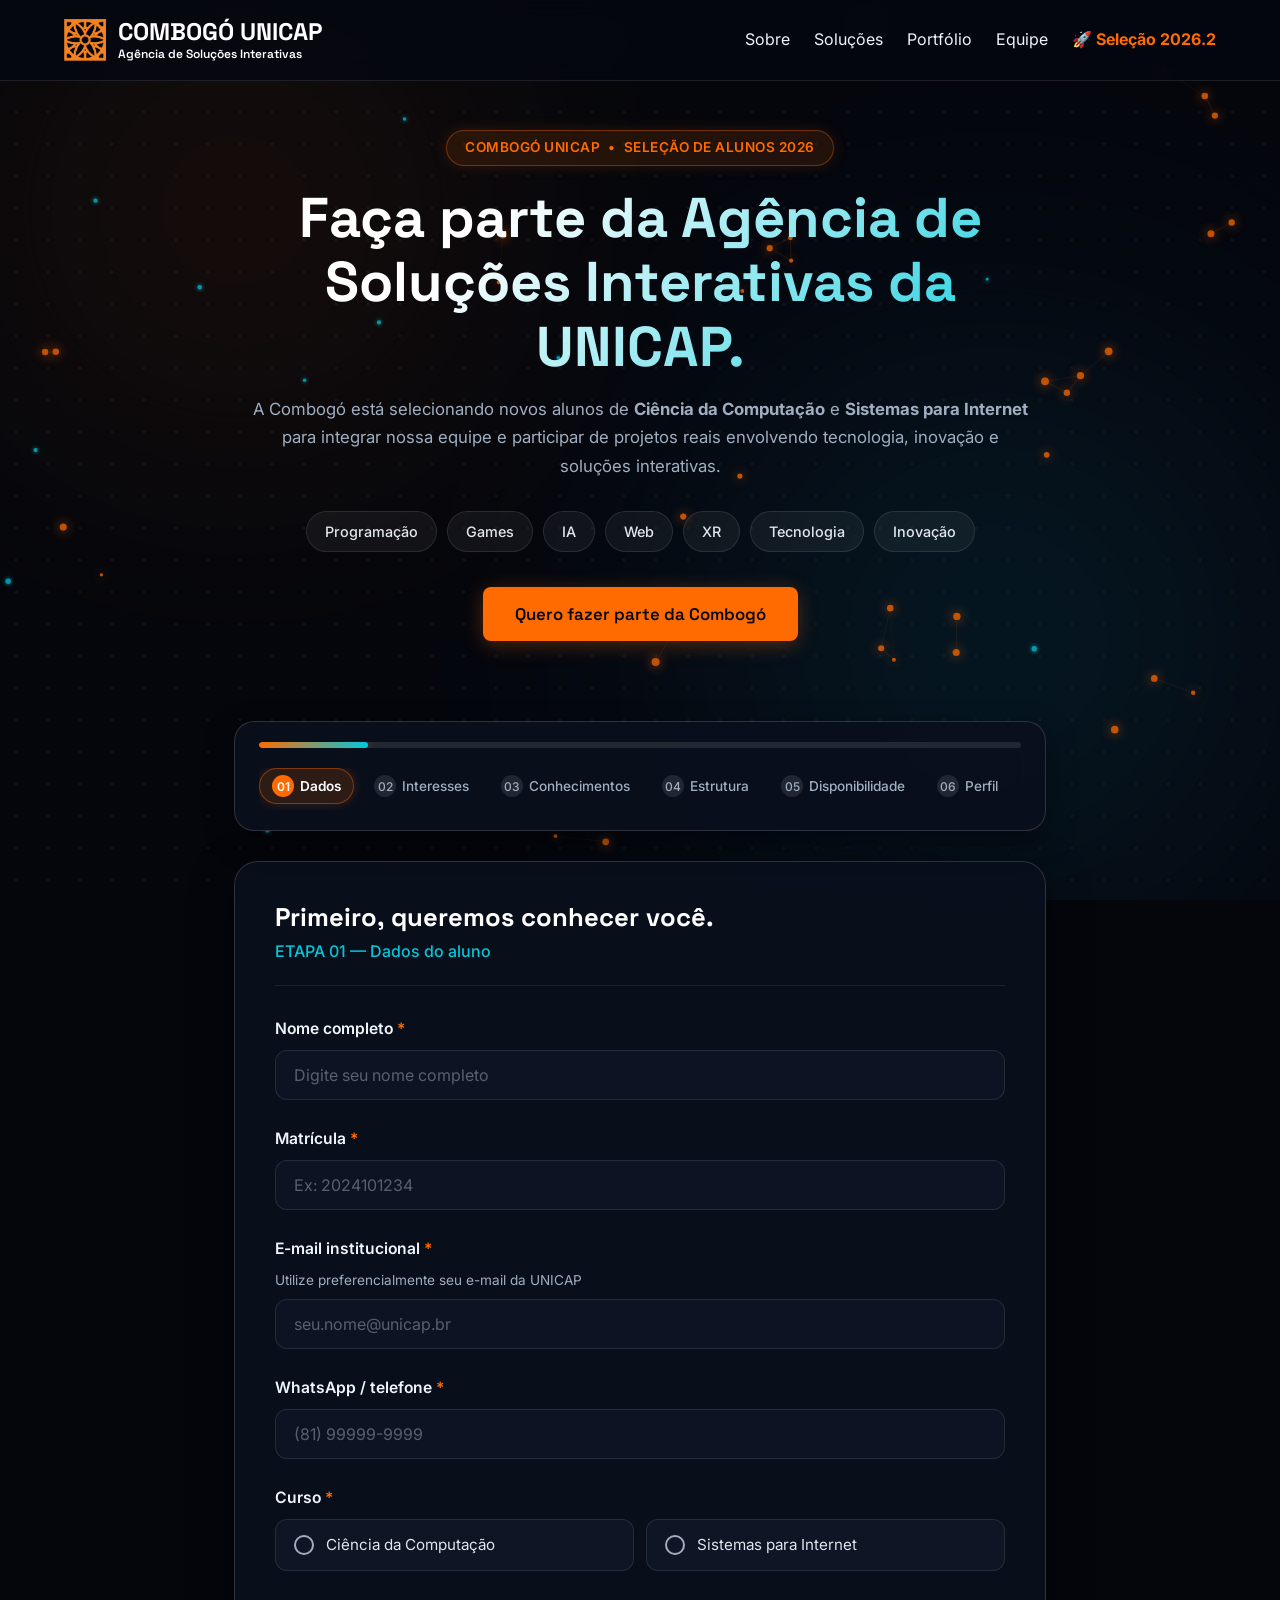
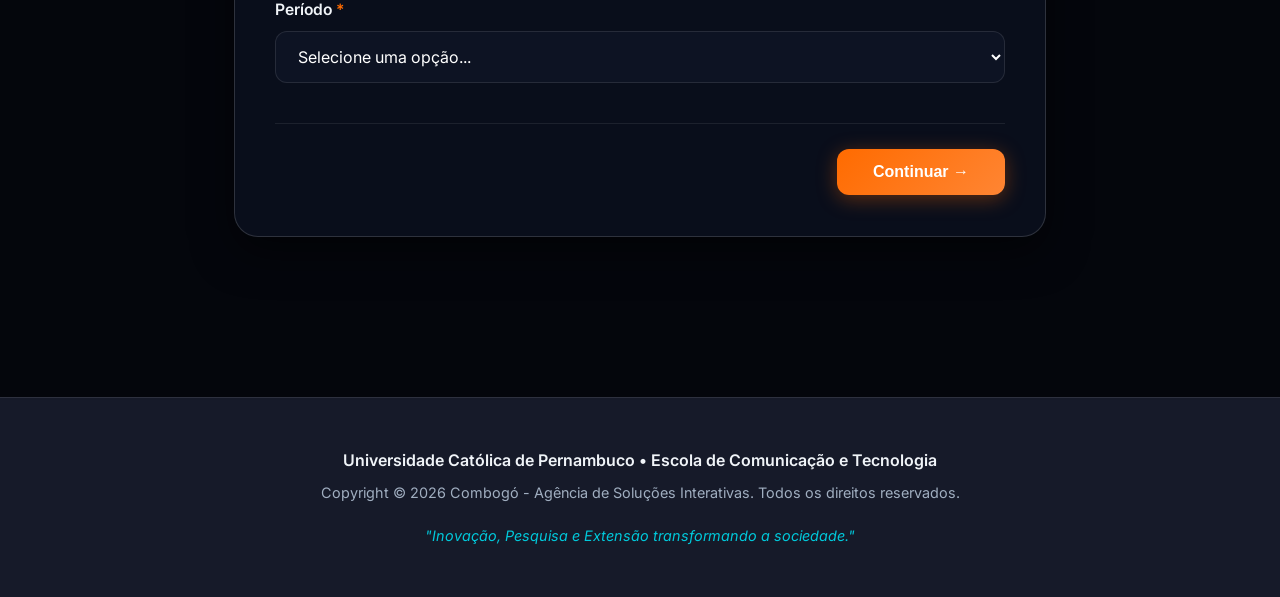
==== selecao.html @ 92c84405 "selecao combogo" ====
<!DOCTYPE html>
<html lang="pt-BR">
<head>
    <meta charset="UTF-8">
    <meta name="viewport" content="width=device-width, initial-scale=1.0">
    <title>Seleção de Alunos 2026.2 | Combogó UNICAP</title>

    <!-- SEO E META TAGS -->
    <meta name="description" content="Faça parte da Combogó UNICAP. Seleção de novos alunos de Ciência da Computação e Sistemas para Internet para integrar nossa equipe de tecnologia, inovação e jogos.">
    <meta name="keywords" content="Seleção Combogó, UNICAP, Ciência da Computação, Sistemas para Internet, jogos digitais, bolsa, projetos reais, Recife">
    <meta name="author" content="Combogó UNICAP">
    <meta name="robots" content="index, follow">
    <link rel="canonical" href="https://combogounicap.vercel.app/selecao.html">

    <!-- OPEN GRAPH (COMPARTILHAMENTO) -->
    <meta property="og:type" content="website">
    <meta property="og:title" content="Seleção de Alunos 2026.2 | Combogó UNICAP">
    <meta property="og:description" content="Faça parte da Agência de Soluções Interativas da UNICAP. Inscreva-se para trabalhar com Games, IA, Web e XR.">
    <meta property="og:url" content="https://combogounicap.vercel.app/selecao.html">
    <meta property="og:image" content="https://combogounicap.vercel.app/assets/logo/Combogo_logo_social.jpg">

    <!-- GOOGLE FONTS -->
    <link rel="preconnect" href="https://fonts.googleapis.com">
    <link rel="preconnect" href="https://fonts.gstatic.com" crossorigin>
    <link href="https://fonts.googleapis.com/css2?family=Inter:wght@300;400;500;600;700&family=Space+Grotesk:wght@500;600;700&display=swap" rel="stylesheet">

    <!-- ESTILOS DO SITE E DA SELEÇÃO -->
    <link rel="stylesheet" href="styles.css">
    <link rel="stylesheet" href="assets/css/selecao.css">
</head>
<body>
    <!-- BARRA DE PROGRESSO DE ROLAGEM GLOBAL -->
    <div class="scroll-progress-bar" id="scroll-progress"></div>

    <!-- BACKGROUND IMERSIVO (PONTOS E NÉVOA CYBER) -->
    <div class="ambient-bg"></div>

    <!-- REDE NEURAL FLUTUANTE -->
    <canvas id="neuro-canvas" style="position: fixed; top: 0; left: 0; width: 100vw; height: 100vh; z-index: -1; pointer-events: none; opacity: 0.75;"></canvas>

    <!-- Header / Navbar -->
    <header>
        <div class="container nav-container">
            <a href="index.html" class="logo">
                <img src="assets/icons/combogo_icon.svg" alt="Ícone Combogó" class="logo-icon">
                <div class="logo-text">
                    <span>COMBOGÓ UNICAP</span>
                    <span class="logo-sub">Agência de Soluções Interativas</span>
                </div>
            </a>
            <button class="menu-toggle" aria-label="Abrir Menu" id="mobile-menu-btn">☰</button>
            <nav class="nav-links" id="nav-menu">
                <a href="index.html#sobre">Sobre</a>
                <a href="index.html#solucoes">Soluções</a>
                <a href="index.html#portfolio">Portfólio</a>
                <a href="index.html#equipe">Equipe</a>
                <a href="selecao.html" class="active" style="color: var(--primary); font-weight: 700;">🚀 Seleção 2026.2</a>
            </nav>
        </div>
    </header>

    <main>
        <!-- Hero Section da Seleção -->
        <section class="selection-hero">
            <div class="container">
                <div class="selection-badge">
                    <span>COMBOGÓ UNICAP</span>
                    <span>•</span>
                    <span>Seleção de Alunos 2026</span>
                </div>

                <h1 class="selection-title">Faça parte da Agência de Soluções Interativas da UNICAP.</h1>
                
                <p class="selection-desc">
                    A Combogó está selecionando novos alunos de <strong>Ciência da Computação</strong> e <strong>Sistemas para Internet</strong> para integrar nossa equipe e participar de projetos reais envolvendo tecnologia, inovação e soluções interativas.
                </p>

                <!-- Chamada Visual (Pills) -->
                <div class="selection-pills">
                    <span class="pill-item">Programação</span>
                    <span class="pill-item">Games</span>
                    <span class="pill-item">IA</span>
                    <span class="pill-item">Web</span>
                    <span class="pill-item">XR</span>
                    <span class="pill-item">Tecnologia</span>
                    <span class="pill-item">Inovação</span>
                </div>

                <div class="hero-ctas" style="justify-content: center;">
                    <a href="#form-section" class="btn btn-primary" style="font-size: 1.05rem; padding: 14px 32px;">Quero fazer parte da Combogó</a>
                </div>
            </div>
        </section>

        <!-- Seção do Formulário -->
        <section class="form-section" id="form-section">
            <div class="container form-wrapper">
                
                <!-- Stepper de Progresso (Fixo no topo durante a rolagem) -->
                <div class="stepper-header">
                    <div class="stepper-progress-track">
                        <div class="stepper-progress-fill" id="stepper-progress-fill"></div>
                    </div>
                    <div class="stepper-steps-list" id="stepper-steps-list">
                        <!-- Gerado dinamicamente via selecao.js -->
                    </div>
                </div>

                <!-- Card Principal do Formulário -->
                <div class="form-card" id="form-card">
                    <form id="combogo-selection-form" onsubmit="return false;" novalidate>
                        
                        <!-- Conteúdo dos Passos (Etapas 01 a 07 geradas dinamicamente) -->
                        <div id="form-fields-container"></div>

                        <!-- Rodapé de Navegação do Formulário -->
                        <div class="form-footer-nav">
                            <button type="button" class="btn-form-back" id="btn-form-back">← Voltar</button>
                            <button type="button" class="btn-form-next" id="btn-form-next">Continuar →</button>
                        </div>
                    </form>
                </div>

                <!-- Tela Especial de Sucesso / Conclusão -->
                <div class="form-card success-card" id="success-card">
                    <div class="success-icon-wrapper">🚀</div>
                    <h2 class="success-title">Candidatura enviada!</h2>
                    <p class="success-desc">
                        Obrigado pelo seu interesse em fazer parte da Combogó UNICAP. Suas informações foram recebidas. A equipe analisará os perfis e entrará em contato caso seu perfil avance para as próximas etapas da seleção.
                    </p>
                    <div class="success-highlight-box">
                        ✨ Agora é só aguardar. Quem sabe o próximo projeto da Combogó começa com você?
                    </div>
                    <div style="margin-top: 30px;">
                        <a href="index.html" class="btn btn-primary" style="padding: 14px 36px; text-decoration: none;">Voltar para a Combogó</a>
                    </div>
                </div>

            </div>
        </section>
    </main>

    <!-- Rodapé Padrão Combogó -->
    <footer style="background: var(--bg-alt); padding: 50px 0; margin-top: 60px; border-top: 1px solid var(--border-color);">
        <div class="container" style="text-align: center;">
            <p style="color: var(--text-main); font-weight: 600; margin-bottom: 8px;">Universidade Católica de Pernambuco • Escola de Comunicação e Tecnologia</p>
            <p style="color: var(--text-muted); font-size: 0.9rem; margin-bottom: 20px;">Copyright © 2026 Combogó - Agência de Soluções Interativas. Todos os direitos reservados.</p>
            <p style="color: var(--secondary); font-style: italic; font-size: 0.9rem;">"Inovação, Pesquisa e Extensão transformando a sociedade."</p>
        </div>
    </footer>

    <!-- JS MODULAR DA SELEÇÃO -->
    <script src="assets/js/form-data.js"></script>
    <script src="assets/js/form-state.js"></script>
    <script src="assets/js/form-service.js"></script>
    <script src="assets/js/selecao.js"></script>

    <!-- CANVAS INTERATIVO DE REDE NEURAL DA COMBOGÓ -->
    <script>
    (function() {
        try {
            const canvas = document.getElementById('neuro-canvas');
            if (!canvas) return;
            const ctx = canvas.getContext('2d');
            let width, height, particles;
            const mouse = { x: null, y: null, radius: 100 };
            
            window.addEventListener('mousemove', (e) => { mouse.x = e.clientX; mouse.y = e.clientY; });
            window.addEventListener('mouseout', () => { mouse.x = null; mouse.y = null; });

            function init() {
                width = canvas.width = window.innerWidth;
                height = canvas.height = window.innerHeight;
                const count = Math.min(Math.floor(width / 25), 50);
                particles = Array.from({ length: count }, () => ({
                    x: Math.random() * width, y: Math.random() * height,
                    vx: (Math.random() - 0.5) * 0.6, vy: (Math.random() - 0.5) * 0.6,
                    radius: Math.random() * 1.8 + 1.2, connected: false
                }));
            }

            function animate() {
                ctx.clearRect(0, 0, width, height);
                particles.forEach(p => {
                    p.x += p.vx; p.y += p.vy;
                    if (p.x < 0 || p.x > width) p.vx *= -1;
                    if (p.y < 0 || p.y > height) p.vy *= -1;
                    p.connected = false;
                });

                for (let i = 0; i < particles.length; i++) {
                    const p = particles[i];
                    if (mouse.x && mouse.y) {
                        const distMouse = Math.hypot(p.x - mouse.x, p.y - mouse.y);
                        if (distMouse < mouse.radius) {
                            p.connected = true;
                            ctx.lineWidth = 1.2 - (distMouse / mouse.radius);
                            ctx.strokeStyle = 'rgba(255, 107, 0, 0.4)';
                            ctx.beginPath(); ctx.moveTo(p.x, p.y); ctx.lineTo(mouse.x, mouse.y); ctx.stroke();
                        }
                    }
                    for (let j = i + 1; j < particles.length; j++) {
                        const p2 = particles[j];
                        const dist = Math.hypot(p.x - p2.x, p.y - p2.y);
                        if (dist < 75) {
                            p.connected = true; p2.connected = true;
                            ctx.lineWidth = 1 - (dist / 75);
                            ctx.strokeStyle = 'rgba(255, 107, 0, 0.25)';
                            ctx.beginPath(); ctx.moveTo(p.x, p.y); ctx.lineTo(p2.x, p2.y); ctx.stroke();
                        }
                    }
                }

                particles.forEach(p => {
                    ctx.beginPath();
                    ctx.arc(p.x, p.y, p.connected ? p.radius * 1.4 : p.radius, 0, Math.PI * 2);
                    ctx.fillStyle = p.connected ? '#FF6B00' : '#00C9DB';
                    if (p.connected) { ctx.shadowBlur = 12; ctx.shadowColor = '#FF6B00'; }
                    else { ctx.shadowBlur = 4; ctx.shadowColor = '#00C9DB'; }
                    ctx.fill(); ctx.shadowBlur = 0;
                });
                requestAnimationFrame(animate);
            }
            window.addEventListener('resize', init);
            init(); animate();
        } catch(e) { console.error("Erro no neuro-canvas:", e); }
    })();
    </script>
</body>
</html>
---- styles.css ----
:root {
    --primary: #FF6B00;
    --primary-hover: #E65A00;
    --secondary: #00C9DB;
    --secondary-hover: #00B4D8;
    --bg-dark: #04060C;
    --bg-alt: #161A29;
    --bg-card: rgba(24, 29, 46, 0.75);
    --text-main: #F0F4F8;
    --text-muted: #A0AEC0;
    --border-color: rgba(255, 255, 255, 0.1);
    --glass-bg: rgba(10, 15, 29, 0.95);
    --glass-border: rgba(255, 255, 255, 0.15);
    --font-heading: 'Space Grotesk', sans-serif;
    --font-body: 'Inter', sans-serif;
}

* {
    margin: 0;
    padding: 0;
    box-sizing: border-box;
}

html {
    scroll-behavior: smooth;
    scroll-padding-top: 90px;
}

/* ==========================================================================
   BACKGROUND LIMPO: Cyber-Canvas & Névoa XR (Sem o padrão de Cobogó)
   ========================================================================== */
body {
    background-color: var(--bg-dark);
    color: var(--text-main);
    font-family: var(--font-body);
    line-height: 1.6;
    overflow-x: hidden;
    position: relative;
}

.ambient-bg {
    position: fixed;
    top: 0;
    left: 0;
    width: 100vw;
    height: 100vh;
    z-index: -1;
    overflow: hidden;
    pointer-events: none;
    background-color: var(--bg-dark);
    /* Retorna ao grid minimalista de pontos sutis */
    background-image: radial-gradient(rgba(255, 255, 255, 0.06) 1px, transparent 1px);
    background-size: 32px 32px;
}

/* Névoas coloridas (Laranja Primary e Ciano Secondary) flutuando suavemente ao fundo */
.ambient-bg::before, .ambient-bg::after {
    content: '';
    position: absolute;
    border-radius: 50%;
    filter: blur(140px);
    opacity: 0.18;
    animation: drift 20s infinite alternate ease-in-out;
}

.ambient-bg::before {
    width: 600px;
    height: 600px;
    background: radial-gradient(circle, var(--primary) 0%, transparent 70%);
    top: -10%;
    left: -5%;
}

.ambient-bg::after {
    width: 700px;
    height: 700px;
    background: radial-gradient(circle, var(--secondary) 0%, #1a103c 70%);
    bottom: -10%;
    right: -5%;
    animation-duration: 26s;
    animation-direction: alternate-reverse;
}

@keyframes drift {
    0% { transform: translate(0, 0) scale(1); }
    50% { transform: translate(60px, 90px) scale(1.12); }
    100% { transform: translate(-40px, -50px) scale(0.95); }
}

/* Tipografia e Botões */
h1, h2, h3, h4 {
    font-family: var(--font-heading);
    font-weight: 700;
    line-height: 1.2;
    color: #FFFFFF;
}

p {
    color: var(--text-muted);
}

a {
    color: inherit;
    text-decoration: none;
    transition: all 0.3s ease;
}

ul {
    list-style: none;
}

.btn {
    display: inline-flex;
    align-items: center;
    justify-content: center;
    padding: 14px 28px;
    font-family: var(--font-heading);
    font-weight: 600;
    font-size: 1rem;
    border-radius: 8px;
    cursor: pointer;
    transition: all 0.3s cubic-bezier(0.4, 0, 0.2, 1);
    border: none;
    outline: none;
    text-align: center;
}

.btn-primary {
    background-color: var(--primary);
    color: #050811;
    box-shadow: 0 4px 20px rgba(255, 107, 0, 0.3);
}

.btn-primary:hover {
    background-color: var(--primary-hover);
    transform: translateY(-2px);
    box-shadow: 0 6px 25px rgba(255, 107, 0, 0.5);
}

.btn-secondary {
    background: transparent;
    color: var(--secondary);
    border: 1px solid var(--secondary);
}

.btn-secondary:hover {
    background: rgba(0, 201, 219, 0.1);
    transform: translateY(-2px);
    box-shadow: 0 0 15px rgba(0, 201, 219, 0.3);
}

.btn-selection {
    background: linear-gradient(135deg, rgba(255, 107, 0, 0.2) 0%, rgba(0, 201, 219, 0.2) 100%);
    color: #FFFFFF;
    border: 1px solid var(--primary);
    box-shadow: 0 0 20px rgba(255, 107, 0, 0.3);
    font-weight: 700;
}

.btn-selection:hover {
    background: linear-gradient(135deg, var(--primary) 0%, #FF8533 100%);
    color: #FFFFFF;
    transform: translateY(-2px);
    box-shadow: 0 0 30px rgba(255, 107, 0, 0.6);
}

.nav-selection-highlight {
    color: var(--primary) !important;
    font-weight: 700 !important;
    background: rgba(255, 107, 0, 0.12);
    border: 1px solid rgba(255, 107, 0, 0.35);
    padding: 6px 14px !important;
    border-radius: 20px;
    transition: all 0.3s ease;
}

.nav-selection-highlight:hover {
    background: var(--primary);
    color: #FFFFFF !important;
    box-shadow: 0 0 15px rgba(255, 107, 0, 0.5);
    transform: translateY(-1px);
}

.btn-danger {
    background: rgba(255, 95, 86, 0.15);
    color: #FF5F56;
    border: 1px solid #FF5F56;
    padding: 6px 12px;
    font-size: 0.8rem;
    border-radius: 6px;
    cursor: pointer;
    transition: all 0.2s ease;
}

.btn-danger:hover {
    background: #FF5F56;
    color: #FFFFFF;
}

.btn-edit {
    background: rgba(0, 201, 219, 0.15);
    color: var(--secondary);
    border: 1px solid var(--secondary);
    padding: 6px 12px;
    font-size: 0.8rem;
    border-radius: 6px;
    cursor: pointer;
    transition: all 0.2s ease;
}

.btn-edit:hover {
    background: var(--secondary);
    color: #050811;
}

/* Dropdown de Idioma */
.lang-dropdown {
    position: relative;
    display: inline-block;
}

.lang-btn {
    background: rgba(255, 255, 255, 0.08);
    color: #FFFFFF;
    border: 1px solid var(--border-color);
    padding: 8px 16px;
    font-size: 0.85rem;
    font-weight: 600;
    border-radius: 50px;
    cursor: pointer;
    transition: all 0.3s ease;
    display: inline-flex;
    align-items: center;
    gap: 6px;
}

.lang-btn:hover {
    background: rgba(255, 255, 255, 0.15);
    border-color: var(--secondary);
    color: var(--secondary);
}

.lang-menu {
    position: absolute;
    top: 100%;
    right: 0;
    margin-top: 8px;
    background: rgba(10, 15, 29, 0.95);
    border: 1px solid var(--border-color);
    backdrop-filter: blur(16px);
    border-radius: 12px;
    padding: 8px 0;
    min-width: 160px;
    box-shadow: 0 12px 30px rgba(0, 0, 0, 0.6);
    display: none;
    flex-direction: column;
    z-index: 1500;
}

.lang-menu.active {
    display: flex;
    animation: fadeIn 0.2s ease;
}

@keyframes fadeIn {
    from { opacity: 0; transform: translateY(-5px); }
    to { opacity: 1; transform: translateY(0); }
}

.lang-menu a {
    padding: 10px 18px;
    font-size: 0.85rem;
    color: var(--text-main);
    display: flex;
    align-items: center;
    gap: 8px;
    transition: all 0.2s ease;
}

.lang-menu a:hover, .lang-menu a.active {
    background: rgba(255, 107, 0, 0.15);
    color: var(--primary);
}

.badge {
    display: inline-block;
    padding: 6px 14px;
    background: rgba(0, 201, 219, 0.1);
    color: var(--secondary);
    border: 1px solid rgba(0, 201, 219, 0.3);
    border-radius: 50px;
    font-size: 0.85rem;
    font-weight: 600;
    margin-bottom: 20px;
    letter-spacing: 0.5px;
}

/* Layout e Header */
.container {
    max-width: 1200px;
    margin: 0 auto;
    padding: 0 24px;
}

section {
    padding: 100px 0;
    position: relative;
}

.section-header {
    text-align: center;
    max-width: 700px;
    margin: 0 auto 60px;
}

.section-header h2 {
    font-size: 2.5rem;
    margin-bottom: 16px;
}

header {
    position: fixed;
    top: 0;
    left: 0;
    width: 100%;
    z-index: 1000;
    background: rgba(5, 8, 17, 0.85);
    backdrop-filter: blur(12px);
    border-bottom: 1px solid var(--border-color);
    transition: all 0.4s cubic-bezier(0.16, 1, 0.3, 1);
}

header.scrolled {
    background: rgba(4, 6, 12, 0.95);
    box-shadow: 0 10px 30px rgba(0, 0, 0, 0.6);
    border-bottom-color: rgba(0, 201, 219, 0.2);
}

.nav-container {
    display: flex;
    align-items: center;
    justify-content: space-between;
    height: 80px;
    transition: height 0.3s ease;
}

header.scrolled .nav-container {
    height: 64px;
}

.logo {
    font-family: var(--font-heading);
    font-size: 1.5rem;
    font-weight: 700;
    color: #FFFFFF;
    display: flex;
    align-items: center;
    gap: 12px;
}

.logo-icon {
    height: 42px;
    width: auto;
    object-fit: contain;
    display: block;
}

.logo-text {
    display: flex;
    flex-direction: column;
    justify-content: center;
    line-height: 1.1;
}

.logo-text span {
    color: #FFFFFF;
}

.logo-sub {
    font-size: 0.75rem;
    color: #FFFFFF !important;
    font-weight: 600;
    display: block;
    margin-top: 3px;
}

.nav-links {
    display: flex;
    align-items: center;
    gap: 24px;
}

.nav-links a:hover {
    color: var(--primary);
}

.menu-toggle {
    display: none;
    background: none;
    border: none;
    color: #FFFFFF;
    font-size: 1.8rem;
    cursor: pointer;
    z-index: 1001;
}

/* Barra de Progresso de Rolagem */
.scroll-progress-bar {
    position: fixed;
    top: 0;
    left: 0;
    height: 3px;
    background: linear-gradient(90deg, var(--primary), var(--secondary));
    width: 0%;
    z-index: 2000;
    transition: width 0.1s ease-out;
    pointer-events: none;
}

/* Hero Section */
#hero {
    min-height: 100vh;
    display: flex;
    align-items: center;
    padding-top: 80px;
}

.hero-grid {
    display: grid;
    grid-template-columns: 1.0fr 0.5fr;
    gap: 48px;
    align-items: center;
}

.hero-content {
    max-width: 800px;
}

.hero-content h1 {
    font-size: 3.8rem;
    margin-bottom: 24px;
    letter-spacing: -1px;
    background: linear-gradient(135deg, #FFFFFF 0%, #A0AEC0 100%);
    -webkit-background-clip: text;
    -webkit-text-fill-color: transparent;
}

.hero-content p {
    font-size: 1.25rem;
    margin-bottom: 40px;
    color: var(--text-main);
    max-width: 650px;
}

.hero-ctas {
    display: flex;
    gap: 16px;
    flex-wrap: wrap;
}

.clean-quote-card {
    background: rgba(16, 20, 34, 0.45);
    border: 1px solid rgba(255, 255, 255, 0.08);
    border-radius: 20px;
    padding: 36px 32px;
    backdrop-filter: blur(16px);
    box-shadow: 0 20px 40px rgba(0, 0, 0, 0.35);
    display: flex;
    flex-direction: column;
    gap: 24px;
    min-height: 220px;
    justify-content: center;
    position: relative;
}

.quote-status {
    display: inline-flex;
    align-items: center;
    gap: 8px;
    font-size: 0.8rem;
    font-weight: 600;
    color: #10b981;
    background: rgba(16, 185, 129, 0.1);
    padding: 6px 14px;
    border-radius: 20px;
    align-self: flex-start;
}

.status-dot {
    width: 8px;
    height: 8px;
    background: #10b981;
    border-radius: 50%;
    box-shadow: 0 0 8px #10b981;
    animation: pulse-dot 2s infinite;
}

@keyframes pulse-dot {
    0%, 100% { opacity: 1; transform: scale(1); }
    50% { opacity: 0.4; transform: scale(0.85); }
}

.quote-display-area {
    display: flex;
    align-items: center;
    min-height: 80px;
}

.quote-text {
    font-size: 1.4rem;
    font-weight: 600;
    color: #ffffff;
    line-height: 1.45;
    margin: 0;
    transition: opacity 0.4s ease, transform 0.4s ease;
}

/* Glassmorphism Transparente para Sobre, Portfólio e Equipe */
#sobre, #portfolio, #equipe {
    background-color: rgba(16, 20, 41, 0.28) !important;
    backdrop-filter: blur(14px);
    -webkit-backdrop-filter: blur(14px);
    border-top: 1px solid rgba(255, 255, 255, 0.08);
    border-bottom: 1px solid rgba(255, 255, 255, 0.08);
}

.about-grid {
    display: grid;
    grid-template-columns: 1fr 1fr;
    gap: 60px;
    align-items: center;
}

.about-text h2 {
    font-size: 2.2rem;
    margin-bottom: 20px;
}

.about-text p {
    margin-bottom: 16px;
    font-size: 1.05rem;
}

.terminal-box {
    background: #000000;
    border: 1px solid rgba(0, 201, 219, 0.4);
    border-radius: 8px;
    padding: 24px;
    font-family: monospace;
    box-shadow: 0 10px 30px rgba(0, 0, 0, 0.5);
    position: relative;
}

.terminal-header {
    display: flex;
    gap: 8px;
    margin-bottom: 16px;
    padding-bottom: 12px;
    border-bottom: 1px solid #222;
}

.terminal-dot {
    width: 12px;
    height: 12px;
    border-radius: 50%;
}

.dot-red { background: #FF5F56; }
.dot-yellow { background: #FFBD2E; }
.dot-green { background: #27C93F; }

.terminal-body {
    color: var(--secondary);
    font-size: 1.1rem;
    line-height: 1.8;
}

.terminal-body .command { color: #FFFFFF; }
.terminal-body .comment { color: #6272A4; font-size: 0.9rem; }

/* Soluções */
.solutions-grid {
    display: grid;
    grid-template-columns: repeat(auto-fit, minmax(260px, 1fr));
    gap: 30px;
}

.solution-card {
    background: var(--bg-card);
    border: 1px solid var(--border-color);
    border-radius: 12px;
    padding: 32px 24px;
    transition: all 0.3s ease;
    position: relative;
    overflow: hidden;
    display: flex;
    flex-direction: column;
}

.solution-card::before {
    content: '';
    position: absolute;
    top: 0;
    left: 0;
    width: 100%;
    height: 3px;
    background: linear-gradient(90deg, var(--primary), var(--secondary));
    opacity: 0;
    transition: opacity 0.3s ease;
}

.solution-card:hover {
    transform: translateY(-5px);
    border-color: rgba(255, 255, 255, 0.2);
    box-shadow: 0 10px 30px rgba(0, 0, 0, 0.3);
}

.solution-card:hover::before { opacity: 1; }

.icon-wrapper {
    width: 56px;
    height: 56px;
    background: rgba(255, 107, 0, 0.1);
    border-radius: 10px;
    display: flex;
    align-items: center;
    justify-content: center;
    font-size: 1.8rem;
    margin-bottom: 24px;
    color: var(--primary);
}

.solution-card h3 {
    font-size: 1.3rem;
    margin-bottom: 12px;
}

/* Pesquisa */
.research-grid {
    display: grid;
    grid-template-columns: repeat(auto-fit, minmax(350px, 1fr));
    gap: 40px;
    max-width: 960px;
    margin: 0 auto;
}

.research-card {
    background: var(--bg-alt);
    border: 1px solid rgba(0, 201, 219, 0.25);
    border-radius: 16px;
    padding: 40px;
    transition: all 0.3s ease;
    display: flex;
    flex-direction: column;
    justify-content: center;
}

.research-card:hover {
    border-color: var(--primary);
    transform: translateY(-5px);
    box-shadow: 0 15px 35px rgba(255, 107, 0, 0.15);
}

.research-tag {
    display: inline-block;
    padding: 6px 14px;
    background: rgba(255, 107, 0, 0.15);
    color: var(--primary);
    font-size: 0.8rem;
    font-weight: 700;
    border-radius: 6px;
    margin-bottom: 20px;
    text-transform: uppercase;
    letter-spacing: 0.5px;
    align-self: flex-start;
}

.research-number {
    font-family: var(--font-heading);
    font-size: 3.8rem;
    font-weight: 700;
    line-height: 1;
    margin-bottom: 16px;
    background: linear-gradient(135deg, var(--primary) 0%, #FFB074 100%);
    -webkit-background-clip: text;
    -webkit-text-fill-color: transparent;
}

.research-card h3 {
    font-size: 1.5rem;
    margin-bottom: 12px;
    color: #FFFFFF;
}

/* PORTFÓLIO E CARROSSEL */
.filter-container {
    display: flex;
    justify-content: center;
    flex-wrap: wrap;
    gap: 12px;
    margin-bottom: 40px;
}

.filter-btn {
    background: rgba(255, 255, 255, 0.05);
    border: 1px solid var(--border-color);
    color: var(--text-main);
    padding: 10px 20px;
    border-radius: 50px;
    cursor: pointer;
    font-family: var(--font-body);
    font-weight: 500;
    transition: all 0.3s ease;
}

.filter-btn:hover, .filter-btn.active {
    background: var(--primary);
    color: #050811;
    border-color: var(--primary);
}

.portfolio-grid {
    display: grid;
    grid-template-columns: repeat(auto-fill, minmax(320px, 1fr));
    gap: 30px;
}

.project-card {
    background: rgba(4, 6, 12, 0.75) !important;
    backdrop-filter: blur(8px);
    -webkit-backdrop-filter: blur(8px);
    border: 1px solid var(--border-color);
    border-radius: 12px;
    overflow: hidden;
    transition: transform 0.3s ease, border-color 0.3s ease, box-shadow 0.3s ease;
    display: flex;
    flex-direction: column;
}

.project-card:hover {
    transform: translateY(-6px);
    border-color: var(--secondary);
    box-shadow: 0 15px 35px rgba(0, 0, 0, 0.45);
}

.project-carousel {
    position: relative;
    width: 100%;
    height: 220px;
    overflow: hidden;
    background-color: #1a1f33;
    border-bottom: 1px solid var(--border-color);
}

.carousel-track {
    display: flex;
    height: 100%;
    transition: transform 0.4s cubic-bezier(0.25, 1, 0.5, 1);
}

.carousel-slide {
    min-width: 100%;
    height: 100%;
    display: flex;
    align-items: center;
    justify-content: center;
    background-color: #0a0e1a;
    position: relative;
}

.carousel-img {
    width: 100%;
    height: 100%;
    object-fit: cover;
}

.img-error-box {
    display: none;
    width: 100%;
    height: 100%;
    padding: 16px;
    text-align: center;
    background: #101524;
    color: #E2E8F0;
    flex-direction: column;
    align-items: center;
    justify-content: center;
    border: 1px dashed rgba(255, 107, 0, 0.4);
    font-size: 0.8rem;
    line-height: 1.3;
}

.img-error-box strong {
    color: var(--primary);
    margin-bottom: 6px;
    font-size: 0.9rem;
}

.carousel-btn {
    position: absolute;
    top: 50%;
    transform: translateY(-50%);
    background: rgba(5, 8, 17, 0.75);
    color: #FFFFFF;
    border: 1px solid rgba(255, 255, 255, 0.25);
    width: 34px;
    height: 34px;
    border-radius: 50%;
    display: none;
    align-items: center;
    justify-content: center;
    cursor: pointer;
    z-index: 10;
    transition: all 0.2s ease;
    opacity: 0;
    font-size: 1.2rem;
    padding-bottom: 3px;
}

.project-card:hover .carousel-btn { opacity: 1; }

.carousel-btn:hover {
    background: var(--primary);
    color: #050811;
    border-color: var(--primary);
    transform: translateY(-50%) scale(1.1);
}

.carousel-btn.prev { left: 10px; }
.carousel-btn.next { right: 10px; }

.carousel-dots {
    position: absolute;
    bottom: 12px;
    left: 50%;
    transform: translateX(-50%);
    display: flex;
    gap: 6px;
    z-index: 10;
}

.carousel-dot {
    width: 6px;
    height: 6px;
    border-radius: 50%;
    background: rgba(255, 255, 255, 0.4);
    transition: all 0.3s ease;
}

.carousel-dot.active {
    background: var(--primary);
    width: 18px;
    border-radius: 10px;
}

.project-info {
    padding: 24px;
    display: flex;
    flex-direction: column;
    flex-grow: 1;
}

.project-meta {
    display: flex;
    justify-content: space-between;
    align-items: center;
    margin-bottom: 12px;
    font-size: 0.8rem;
}

.project-cat {
    color: var(--secondary);
    font-weight: 600;
    text-transform: uppercase;
    letter-spacing: 0.5px;
}

.project-year {
    background: rgba(255, 255, 255, 0.1);
    padding: 2px 8px;
    border-radius: 4px;
    color: #FFFFFF;
}

.project-title {
    font-size: 1.25rem;
    margin-bottom: 8px;
    color: #FFFFFF;
}

.project-client {
    font-size: 0.85rem;
    color: var(--primary);
    margin-bottom: 12px;
    font-weight: 500;
}

.project-desc {
    font-size: 0.95rem;
    margin-bottom: 20px;
    flex-grow: 1;
}

.project-link {
    display: inline-flex;
    align-items: center;
    gap: 8px;
    color: #FFFFFF;
    font-weight: 600;
    font-size: 0.9rem;
    transition: color 0.3s ease;
}

.project-link:hover { color: var(--secondary); }

/* Parceiros */
.partners-grid {
    display: grid;
    grid-template-columns: 1fr 1fr;
    gap: 40px;
}

.partner-col {
    background: var(--bg-card);
    border: 1px solid var(--border-color);
    border-radius: 12px;
    padding: 32px;
}

.partner-col h3 {
    font-size: 1.5rem;
    margin-bottom: 20px;
    color: var(--primary);
    display: flex;
    align-items: center;
    gap: 10px;
}

.partner-list li {
    position: relative;
    padding-left: 24px;
    margin-bottom: 12px;
    color: var(--text-main);
}

.partner-list li::before {
    content: '▸';
    position: absolute;
    left: 0;
    color: var(--secondary);
}

/* Nossa Equipe (Cards) */
.team-grid {
    display: grid;
    grid-template-columns: repeat(auto-fill, minmax(240px, 1fr));
    gap: 30px;
    justify-content: center;
}

.team-card {
    background: rgba(4, 6, 12, 0.75);
    border: 1px solid var(--border-color);
    border-radius: 16px;
    padding: 28px 20px;
    text-align: center;
    display: flex;
    flex-direction: column;
    align-items: center;
    transition: all 0.3s cubic-bezier(0.16, 1, 0.3, 1);
    backdrop-filter: blur(8px);
}

.team-card:hover {
    transform: translateY(-6px);
    border-color: var(--secondary);
    box-shadow: 0 15px 35px rgba(0, 201, 219, 0.15);
}

.team-photo-wrapper {
    width: 130px;
    height: 130px;
    border-radius: 50%;
    margin-bottom: 18px;
    padding: 3px;
    background: linear-gradient(135deg, var(--primary), var(--secondary));
    position: relative;
    overflow: hidden;
    box-shadow: 0 8px 20px rgba(0, 0, 0, 0.5);
}

.team-photo {
    width: 100%;
    height: 100%;
    border-radius: 50%;
    object-fit: cover;
    background-color: #101524;
    transition: transform 0.4s ease;
}

.team-card:hover .team-photo { transform: scale(1.08); }

.team-name {
    font-size: 1.2rem;
    font-weight: 700;
    color: #FFFFFF;
    margin-bottom: 6px;
    display: inline-flex;
    align-items: center;
    gap: 6px;
    transition: color 0.3s ease;
}

.team-name:hover { color: var(--secondary); }

.team-role {
    font-size: 0.85rem;
    font-weight: 600;
    color: var(--primary);
    text-transform: uppercase;
    letter-spacing: 0.5px;
    background: rgba(255, 107, 0, 0.12);
    padding: 4px 12px;
    border-radius: 20px;
    margin-top: auto;
}

/* Seção Orçamento */
.contact-wrapper {
    display: grid;
    grid-template-columns: 1.2fr 0.8fr;
    gap: 60px;
    background: rgba(16, 20, 41, 0.32) !important;
    backdrop-filter: blur(18px);
    -webkit-backdrop-filter: blur(18px);
    border: 1px solid rgba(255, 255, 255, 0.12);
    border-radius: 16px;
    padding: 48px;
    box-shadow: 0 20px 50px rgba(0, 0, 0, 0.45);
}

.form-group { margin-bottom: 20px; }

.form-group label {
    display: block;
    margin-bottom: 8px;
    font-weight: 500;
    color: #FFFFFF;
    font-size: 0.95rem;
}

.form-control {
    width: 100%;
    padding: 14px 16px;
    background: var(--bg-dark);
    border: 1px solid var(--border-color);
    border-radius: 8px;
    color: #FFFFFF;
    font-family: var(--font-body);
    font-size: 1rem;
    transition: all 0.3s ease;
}

.form-control:focus {
    outline: none;
    border-color: var(--secondary);
    box-shadow: 0 0 0 3px rgba(0, 201, 219, 0.2);
}

.checkbox-group {
    display: grid;
    grid-template-columns: 1fr 1fr;
    gap: 12px;
}

.checkbox-label {
    display: flex;
    align-items: center;
    gap: 8px;
    font-size: 0.9rem;
    color: var(--text-muted);
    cursor: pointer;
}

.checkbox-label input {
    accent-color: var(--primary);
    width: 16px;
    height: 16px;
}

.contact-info h3 {
    font-size: 1.5rem;
    margin-bottom: 24px;
}

.info-item { margin-bottom: 24px; }

.info-item h4 {
    font-size: 1rem;
    color: var(--secondary);
    margin-bottom: 6px;
}

.social-links {
    display: flex;
    gap: 16px;
    margin-top: 32px;
}

.social-btn {
    display: inline-flex;
    align-items: center;
    justify-content: center;
    width: 44px;
    height: 44px;
    background: rgba(255, 255, 255, 0.05);
    border: 1px solid var(--border-color);
    border-radius: 8px;
    color: #FFFFFF;
    transition: all 0.3s ease;
}

.social-btn img {
    width: 22px;
    height: 22px;
    object-fit: contain;
    transition: all 0.3s ease;
}

.social-btn:hover {
    background: var(--primary);
    color: #050811;
    border-color: var(--primary);
    transform: translateY(-2px);
}

.social-btn:hover img { transform: scale(1.1); }

/* Footer */
footer {
    background: #020408;
    border-top: 1px solid var(--border-color);
    padding: 60px 0 30px;
    text-align: center;
}

.footer-brands {
    display: flex;
    align-items: center;
    justify-content: center;
    gap: 40px;
    flex-wrap: wrap;
    margin-bottom: 40px;
    padding-bottom: 40px;
    border-bottom: 1px solid rgba(255, 255, 255, 0.08);
}

.footer-brands a { display: inline-flex; align-items: center; }

.footer-brand-img {
    max-height: 55px;
    width: auto;
    object-fit: contain;
    filter: grayscale(20%) contrast(120%);
    transition: all 0.3s ease;
}

.footer-brand-img:hover {
    filter: grayscale(0%) contrast(100%);
    transform: scale(1.05);
}

.footer-links {
    display: flex;
    gap: 24px;
    flex-wrap: wrap;
    justify-content: center;
    margin-bottom: 30px;
}

.footer-links a:hover { color: var(--secondary); }
.footer-bottom { font-size: 0.85rem; }
.footer-quote { margin-top: 8px; color: var(--secondary); font-style: italic; }

/* Modal do Painel ADM */
.modal-overlay {
    position: fixed;
    top: 0;
    left: 0;
    width: 100%;
    height: 100%;
    background: rgba(0, 0, 0, 0.8);
    backdrop-filter: blur(10px);
    z-index: 2000;
    display: flex;
    align-items: center;
    justify-content: center;
    opacity: 0;
    pointer-events: none;
    transition: opacity 0.3s ease;
    padding: 20px;
}

.modal-overlay.active {
    opacity: 1;
    pointer-events: auto;
}

.modal-card {
    background: var(--glass-bg);
    border: 1px solid var(--glass-border);
    border-radius: 16px;
    width: 100%;
    max-width: 680px;
    padding: 32px;
    box-shadow: 0 25px 50px rgba(0, 0, 0, 0.6);
    max-height: 90vh;
    overflow-y: auto;
}

.modal-header {
    display: flex;
    justify-content: space-between;
    align-items: center;
    margin-bottom: 20px;
    border-bottom: 1px solid var(--border-color);
    padding-bottom: 16px;
}

.close-btn {
    background: none;
    border: none;
    color: var(--text-muted);
    font-size: 1.5rem;
    cursor: pointer;
}

.close-btn:hover { color: #FFFFFF; }

.adm-tabs {
    display: flex;
    gap: 8px;
    margin-bottom: 24px;
    border-bottom: 1px solid var(--border-color);
    padding-bottom: 12px;
    flex-wrap: wrap;
}

.adm-tab-btn {
    background: rgba(255, 255, 255, 0.05);
    border: 1px solid var(--border-color);
    color: var(--text-muted);
    padding: 8px 16px;
    border-radius: 8px;
    cursor: pointer;
    font-size: 0.85rem;
    font-weight: 600;
    transition: all 0.2s ease;
}

.adm-tab-btn:hover, .adm-tab-btn.active {
    background: var(--primary);
    color: #050811;
    border-color: var(--primary);
}

.adm-tab-content { display: none; }
.adm-tab-content.active { display: block; animation: fadeIn 0.2s ease; }

.adm-project-list {
    display: flex;
    flex-direction: column;
    gap: 12px;
    max-height: 400px;
    overflow-y: auto;
    padding-right: 6px;
}

.adm-project-item {
    background: rgba(255, 255, 255, 0.03);
    border: 1px solid var(--border-color);
    padding: 14px;
    border-radius: 8px;
    display: flex;
    align-items: center;
    justify-content: space-between;
    gap: 12px;
}

.adm-project-item:hover {
    border-color: rgba(255, 255, 255, 0.25);
    background: rgba(255, 255, 255, 0.06);
}

.adm-project-info {
    display: flex;
    flex-direction: column;
    gap: 4px;
    flex-grow: 1;
}

.adm-project-info strong { color: #FFFFFF; font-size: 0.95rem; }
.adm-project-info span { color: var(--text-muted); font-size: 0.75rem; }
.adm-project-actions { display: flex; gap: 8px; }

.modal-footer {
    margin-top: 24px;
    padding-top: 16px;
    border-top: 1px solid var(--border-color);
    display: flex;
    flex-direction: column;
    gap: 12px;
}

.adm-note {
    font-size: 0.8rem;
    color: #E2E8F0;
    background: rgba(0, 201, 219, 0.1);
    padding: 10px;
    border-radius: 6px;
    border-left: 3px solid var(--secondary);
}

/* MOTOR DE REVELAÇÃO BLINDADO: Nunca oculta se o script ou rolagem falharem */
.reveal {
    opacity: 1;
    transform: translateY(0);
    transition: opacity 0.7s cubic-bezier(0.16, 1, 0.3, 1), transform 0.7s cubic-bezier(0.16, 1, 0.3, 1);
    will-change: opacity, transform;
}

.js-reveal-active .reveal:not(.active) {
    opacity: 0;
    transform: translateY(35px);
}

.js-reveal-active .reveal.active {
    opacity: 1;
    transform: translateY(0);
}

.reveal-delay-1 { transition-delay: 0.1s; }
.reveal-delay-2 { transition-delay: 0.2s; }
.reveal-delay-3 { transition-delay: 0.3s; }

/* Responsividade */
@media (max-width: 992px) {
    .about-grid, .partners-grid, .contact-wrapper, .hero-grid {
        grid-template-columns: 1fr;
        gap: 40px;
    }
    .hero-content h1 { font-size: 2.8rem; }
    .footer-brands { gap: 24px; }
    .research-number { font-size: 3rem; }
    .research-grid { grid-template-columns: 1fr; }
}

@media (max-width: 768px) {
    .nav-container { position: static; }
    .nav-links {
        position: absolute;
        top: 100%;
        left: 0;
        width: 100%;
        background: rgba(10, 15, 29, 0.98);
        backdrop-filter: blur(16px);
        flex-direction: column;
        padding: 24px;
        gap: 20px;
        border-bottom: 1px solid var(--border-color);
        clip-path: polygon(0 0, 100% 0, 100% 0, 0 0);
        transition: clip-path 0.4s ease;
        z-index: 1050;
        max-height: calc(100vh - 64px);
        overflow-y: auto;
    }
    .nav-links.active {
        clip-path: polygon(0 0, 100% 0, 100% 100%, 0 100%);
        box-shadow: 0 20px 40px rgba(0, 0, 0, 0.8);
    }
    .menu-toggle { display: block; }
    #hero { padding-top: 135px !important; padding-bottom: 60px; align-items: flex-start; min-height: auto; }
    .lang-dropdown { width: 100%; text-align: center; margin-top: 10px; }
    .lang-btn { width: 100%; justify-content: center; padding: 12px; font-size: 1rem; }
    .lang-menu { right: 0; left: 0; width: 100%; position: relative; box-shadow: none; margin-top: 8px; background: rgba(0, 0, 0, 0.4); z-index: 1600; }
    .lang-menu a { justify-content: center; padding: 12px; font-size: 0.95rem; }
    .checkbox-group { grid-template-columns: 1fr; }
    .contact-wrapper { padding: 24px; }
    section { padding: 60px 0; }
    .solutions-grid, .portfolio-grid { grid-template-columns: 1fr; }
    .adm-project-item { flex-direction: column; align-items: flex-start; }
    .adm-project-actions { width: 100%; justify-content: flex-end; margin-top: 8px; }
    .modal-card { padding: 20px; }
}

@media (max-width: 480px) {
    #hero { padding-top: 130px !important; }
    .hero-content h1 { font-size: 2.2rem; }
    .hero-content p { font-size: 1.05rem; }
    .section-header h2 { font-size: 2rem; }
    .hero-ctas { flex-direction: column; width: 100%; }
    .hero-ctas .btn { width: 100%; }
    .research-card { padding: 24px; }
}
---- assets/css/selecao.css ----
/* ==========================================================================
   COMBOGÓ UNICAP - SELEÇÃO DE ALUNOS 2026.2
   Estilos da Página e do Formulário de Seleção
   ========================================================================== */

/* Estilos de Cabeçalho Específicos da Seleção */
.selection-hero {
    padding: 130px 0 60px;
    text-align: center;
    position: relative;
}

.selection-hero .container {
    max-width: 900px;
    margin: 0 auto;
}

.selection-badge {
    display: inline-flex;
    align-items: center;
    gap: 8px;
    background: rgba(255, 107, 0, 0.12);
    border: 1px solid rgba(255, 107, 0, 0.35);
    color: var(--primary);
    padding: 6px 18px;
    border-radius: 50px;
    font-size: 0.85rem;
    font-weight: 600;
    letter-spacing: 0.5px;
    text-transform: uppercase;
    margin-bottom: 20px;
    box-shadow: 0 0 15px rgba(255, 107, 0, 0.15);
}

.selection-title {
    font-size: clamp(2.2rem, 5vw, 3.5rem);
    font-family: var(--font-heading);
    font-weight: 700;
    line-height: 1.15;
    margin-bottom: 16px;
    background: linear-gradient(135deg, #FFFFFF 30%, var(--secondary) 100%);
    -webkit-background-clip: text;
    -webkit-text-fill-color: transparent;
}

.selection-subtitle {
    font-size: clamp(1.1rem, 2.5vw, 1.4rem);
    color: var(--secondary);
    font-weight: 500;
    margin-bottom: 20px;
}

.selection-desc {
    font-size: 1.05rem;
    color: var(--text-muted);
    line-height: 1.7;
    max-width: 780px;
    margin: 0 auto 30px;
}

/* Pills de Áreas / Tags */
.selection-pills {
    display: flex;
    flex-wrap: wrap;
    justify-content: center;
    gap: 10px;
    margin-bottom: 35px;
}

.pill-item {
    background: rgba(255, 255, 255, 0.05);
    border: 1px solid var(--border-color);
    color: #E0E6ED;
    padding: 8px 18px;
    border-radius: 30px;
    font-size: 0.9rem;
    font-weight: 500;
    transition: all 0.3s ease;
}

.pill-item:hover {
    border-color: var(--secondary);
    box-shadow: 0 0 12px rgba(0, 201, 219, 0.25);
    transform: translateY(-2px);
}

.pill-dot {
    color: var(--primary);
    margin: 0 6px;
}

/* ==========================================================================
   SEÇÃO DO FORMULÁRIO & STEPPER DE PROGRESSO
   ========================================================================== */

.form-section {
    padding: 20px 0 100px;
}

.form-wrapper {
    max-width: 860px;
    margin: 0 auto;
}

/* Stepper Bar no Topo */
.stepper-header {
    background: var(--glass-bg);
    border: 1px solid var(--glass-border);
    backdrop-filter: blur(16px);
    -webkit-backdrop-filter: blur(16px);
    border-radius: 20px;
    padding: 20px 24px;
    margin-bottom: 30px;
    box-shadow: 0 10px 30px rgba(0, 0, 0, 0.4);
    position: sticky;
    top: 80px;
    z-index: 100;
}

.stepper-progress-track {
    height: 6px;
    background: rgba(255, 255, 255, 0.1);
    border-radius: 10px;
    overflow: hidden;
    margin-bottom: 20px;
    position: relative;
}

.stepper-progress-fill {
    height: 100%;
    width: 14.28%;
    background: linear-gradient(90deg, var(--primary) 0%, var(--secondary) 100%);
    border-radius: 10px;
    transition: width 0.4s cubic-bezier(0.4, 0, 0.2, 1);
    box-shadow: 0 0 10px rgba(255, 107, 0, 0.5);
}

/* Passos Horizontais */
.stepper-steps-list {
    display: flex;
    justify-content: space-between;
    align-items: center;
    gap: 8px;
    overflow-x: auto;
    padding-bottom: 6px;
    scrollbar-width: none;
}

.stepper-steps-list::-webkit-scrollbar {
    display: none;
}

.step-node {
    display: flex;
    align-items: center;
    gap: 6px;
    background: transparent;
    border: none;
    color: var(--text-muted);
    font-family: var(--font-body);
    font-size: 0.85rem;
    font-weight: 500;
    padding: 6px 12px;
    border-radius: 20px;
    white-space: nowrap;
    cursor: default;
    transition: all 0.3s ease;
}

.step-node.completed {
    color: var(--secondary);
    cursor: pointer;
}

.step-node.completed:hover {
    background: rgba(0, 201, 219, 0.1);
}

.step-node.active {
    color: #FFFFFF;
    background: rgba(255, 107, 0, 0.15);
    border: 1px solid rgba(255, 107, 0, 0.4);
    font-weight: 600;
    box-shadow: 0 0 12px rgba(255, 107, 0, 0.2);
}

.step-num {
    display: inline-flex;
    align-items: center;
    justify-content: center;
    width: 22px;
    height: 22px;
    border-radius: 50%;
    background: rgba(255, 255, 255, 0.1);
    font-size: 0.75rem;
}

.step-node.active .step-num {
    background: var(--primary);
    color: #FFFFFF;
}

.step-node.completed .step-num {
    background: var(--secondary);
    color: var(--bg-dark);
    font-weight: 700;
}

/* Card Principal do Formulário */
.form-card {
    background: var(--glass-bg);
    border: 1px solid var(--glass-border);
    backdrop-filter: blur(16px);
    -webkit-backdrop-filter: blur(16px);
    border-radius: 24px;
    padding: 40px;
    box-shadow: 0 15px 40px rgba(0, 0, 0, 0.5);
    position: relative;
    overflow: hidden;
}

/* Animações dos Steps */
.step-container {
    display: none;
    animation: fadeInStep 0.4s ease forwards;
}

.step-container.active {
    display: block;
}

@keyframes fadeInStep {
    from {
        opacity: 0;
        transform: translateY(12px);
    }
    to {
        opacity: 1;
        transform: translateY(0);
    }
}

.step-header {
    margin-bottom: 32px;
    border-bottom: 1px solid rgba(255, 255, 255, 0.08);
    padding-bottom: 20px;
}

.step-header h2 {
    font-size: 1.6rem;
    color: #FFFFFF;
    margin-bottom: 6px;
}

.step-header p {
    color: var(--secondary);
    font-size: 1rem;
    font-weight: 500;
}

/* Caixa Informativa (Setup) */
.info-notice-box {
    display: flex;
    gap: 14px;
    align-items: flex-start;
    background: rgba(0, 201, 219, 0.08);
    border: 1px solid rgba(0, 201, 219, 0.25);
    border-radius: 14px;
    padding: 16px 20px;
    margin-bottom: 30px;
    color: #E2F8FA;
    font-size: 0.92rem;
    line-height: 1.6;
}

.info-notice-icon {
    font-size: 1.3rem;
    flex-shrink: 0;
}

/* Estilização dos Campos */
.field-group {
    margin-bottom: 28px;
}

.field-label {
    display: block;
    font-size: 0.98rem;
    font-weight: 600;
    color: #F0F4F8;
    margin-bottom: 10px;
    line-height: 1.4;
}

.field-label .required-star {
    color: var(--primary);
    margin-left: 4px;
}

.field-hint {
    font-size: 0.85rem;
    color: var(--text-muted);
    margin-top: 4px;
    margin-bottom: 8px;
}

/* Entradas de Texto, Email, Select, Textarea */
.form-input, .form-select, .form-textarea {
    width: 100%;
    background: rgba(16, 22, 38, 0.8);
    border: 1px solid var(--border-color);
    border-radius: 12px;
    padding: 14px 18px;
    color: #FFFFFF;
    font-family: var(--font-body);
    font-size: 1rem;
    transition: all 0.3s ease;
}

.form-input::placeholder, .form-textarea::placeholder {
    color: rgba(160, 174, 192, 0.5);
}

.form-input:focus, .form-select:focus, .form-textarea:focus {
    outline: none;
    border-color: var(--secondary);
    background: rgba(20, 28, 48, 0.95);
    box-shadow: 0 0 14px rgba(0, 201, 219, 0.25);
}

.form-textarea {
    resize: vertical;
    min-height: 110px;
}

.form-textarea.highlight-field {
    border-color: rgba(255, 107, 0, 0.4);
    background: rgba(25, 20, 35, 0.8);
}

.form-textarea.highlight-field:focus {
    border-color: var(--primary);
    box-shadow: 0 0 16px rgba(255, 107, 0, 0.3);
}

/* Custom Radio & Checkbox Groups */
.options-grid {
    display: grid;
    grid-template-columns: repeat(auto-fill, minmax(260px, 1fr));
    gap: 12px;
}

.options-list-vertical {
    display: flex;
    flex-direction: column;
    gap: 10px;
}

.custom-option-card {
    position: relative;
    display: flex;
    align-items: center;
    gap: 12px;
    background: rgba(18, 25, 42, 0.7);
    border: 1px solid var(--border-color);
    border-radius: 12px;
    padding: 14px 18px;
    cursor: pointer;
    user-select: none;
    transition: all 0.25s ease;
}

.custom-option-card:hover {
    border-color: rgba(0, 201, 219, 0.4);
    background: rgba(24, 34, 58, 0.85);
    transform: translateY(-1px);
}

.custom-option-card input[type="radio"],
.custom-option-card input[type="checkbox"] {
    position: absolute;
    opacity: 0;
    width: 0;
    height: 0;
}

/* Custom Checkbox Indicator */
.option-indicator {
    width: 20px;
    height: 20px;
    border-radius: 6px;
    border: 2px solid var(--text-muted);
    display: flex;
    align-items: center;
    justify-content: center;
    flex-shrink: 0;
    transition: all 0.25s ease;
}

.custom-option-card input[type="radio"] + .option-indicator {
    border-radius: 50%;
}

.custom-option-card input:checked + .option-indicator {
    background: var(--primary);
    border-color: var(--primary);
    box-shadow: 0 0 10px rgba(255, 107, 0, 0.5);
}

.custom-option-card input:checked + .option-indicator::after {
    content: '';
    width: 8px;
    height: 8px;
    background: #FFFFFF;
    border-radius: 2px;
}

.custom-option-card input[type="radio"]:checked + .option-indicator::after {
    border-radius: 50%;
}

.custom-option-card input:checked {
    /* Destaca o card pai */
}

.custom-option-card.selected {
    border-color: var(--primary);
    background: rgba(255, 107, 0, 0.08);
}

.option-text {
    font-size: 0.95rem;
    color: #E0E6ED;
    line-height: 1.4;
}

.custom-option-card.selected .option-text {
    color: #FFFFFF;
    font-weight: 500;
}

/* Checkbox Único de Autorização */
.auth-checkbox-card {
    display: flex;
    gap: 14px;
    align-items: flex-start;
    background: rgba(255, 107, 0, 0.06);
    border: 1px solid rgba(255, 107, 0, 0.25);
    border-radius: 14px;
    padding: 18px 22px;
    cursor: pointer;
    margin-top: 20px;
    transition: all 0.3s ease;
}

.auth-checkbox-card:hover {
    border-color: var(--primary);
    background: rgba(255, 107, 0, 0.1);
}

.auth-checkbox-card.selected {
    border-color: var(--primary);
    background: rgba(255, 107, 0, 0.12);
    box-shadow: 0 0 20px rgba(255, 107, 0, 0.15);
}

/* Mensagens de Erro de Campo */
.field-error-msg {
    color: #FF4D4D;
    font-size: 0.85rem;
    font-weight: 500;
    margin-top: 6px;
    display: none;
}

.field-group.has-error .form-input,
.field-group.has-error .form-select,
.field-group.has-error .form-textarea {
    border-color: #FF4D4D !important;
    box-shadow: 0 0 10px rgba(255, 77, 77, 0.25) !important;
}

.field-group.has-error .field-error-msg {
    display: block;
}

/* Área Condicional (Fade in) */
.conditional-field {
    margin-top: 18px;
    padding-left: 16px;
    border-left: 2px solid var(--secondary);
    animation: fadeInStep 0.3s ease;
}

/* Rodapé do Formulário - Botões de Navegação */
.form-footer-nav {
    display: flex;
    justify-content: space-between;
    align-items: center;
    margin-top: 40px;
    padding-top: 24px;
    border-top: 1px solid rgba(255, 255, 255, 0.08);
}

.btn-form-back {
    background: rgba(255, 255, 255, 0.08);
    color: var(--text-muted);
    border: 1px solid var(--border-color);
    padding: 14px 28px;
    border-radius: 12px;
    font-size: 0.98rem;
    font-weight: 600;
    cursor: pointer;
    transition: all 0.3s ease;
}

.btn-form-back:hover {
    background: rgba(255, 255, 255, 0.15);
    color: #FFFFFF;
}

.btn-form-next {
    background: linear-gradient(135deg, var(--primary) 0%, #FF8533 100%);
    color: #FFFFFF;
    border: none;
    padding: 14px 36px;
    border-radius: 12px;
    font-size: 1rem;
    font-weight: 700;
    cursor: pointer;
    box-shadow: 0 4px 20px rgba(255, 107, 0, 0.35);
    transition: all 0.3s ease;
    display: inline-flex;
    align-items: center;
    gap: 10px;
}

.btn-form-next:hover:not(:disabled) {
    transform: translateY(-2px);
    box-shadow: 0 6px 25px rgba(255, 107, 0, 0.5);
}

.btn-form-next:disabled {
    opacity: 0.45;
    cursor: not-allowed;
    box-shadow: none;
}

/* ==========================================================================
   TELA DE SUCESSO DE CANDIDATURA
   ========================================================================== */

.success-card {
    display: none;
    text-align: center;
    padding: 60px 40px;
    animation: fadeInStep 0.5s ease forwards;
}

.success-card.active {
    display: block;
}

.success-icon-wrapper {
    width: 90px;
    height: 90px;
    border-radius: 50%;
    background: rgba(0, 201, 219, 0.12);
    border: 2px solid var(--secondary);
    display: inline-flex;
    align-items: center;
    justify-content: center;
    font-size: 3rem;
    margin-bottom: 24px;
    box-shadow: 0 0 30px rgba(0, 201, 219, 0.3);
    animation: pulseRocket 2s infinite ease-in-out;
}

@keyframes pulseRocket {
    0%, 100% { transform: scale(1); }
    50% { transform: scale(1.08); }
}

.success-title {
    font-size: 2.4rem;
    color: #FFFFFF;
    margin-bottom: 16px;
}

.success-desc {
    font-size: 1.1rem;
    color: #D2DFEC;
    max-width: 620px;
    margin: 0 auto 24px;
    line-height: 1.7;
}

.success-highlight-box {
    background: rgba(255, 107, 0, 0.08);
    border: 1px dashed rgba(255, 107, 0, 0.35);
    border-radius: 16px;
    padding: 20px 28px;
    max-width: 580px;
    margin: 0 auto 36px;
    color: #FFD4B8;
    font-size: 1.05rem;
    font-weight: 500;
}

/* ==========================================================================
   AJUSTES RESPONSIVOS (MOBILE-FIRST & TABLETS)
   ========================================================================== */

@media (max-width: 768px) {
    .selection-hero {
        padding: 100px 0 40px;
    }
    
    .form-card {
        padding: 24px 20px;
        border-radius: 18px;
    }

    .stepper-header {
        padding: 14px 16px;
        top: 70px;
        border-radius: 14px;
    }

    .options-grid {
        grid-template-columns: 1fr;
    }

    .form-footer-nav {
        flex-direction: column-reverse;
        gap: 12px;
    }

    .btn-form-back, .btn-form-next {
        width: 100%;
        justify-content: center;
    }

    .selection-pills {
        gap: 6px;
    }

    .pill-item {
        font-size: 0.8rem;
        padding: 6px 12px;
    }
}
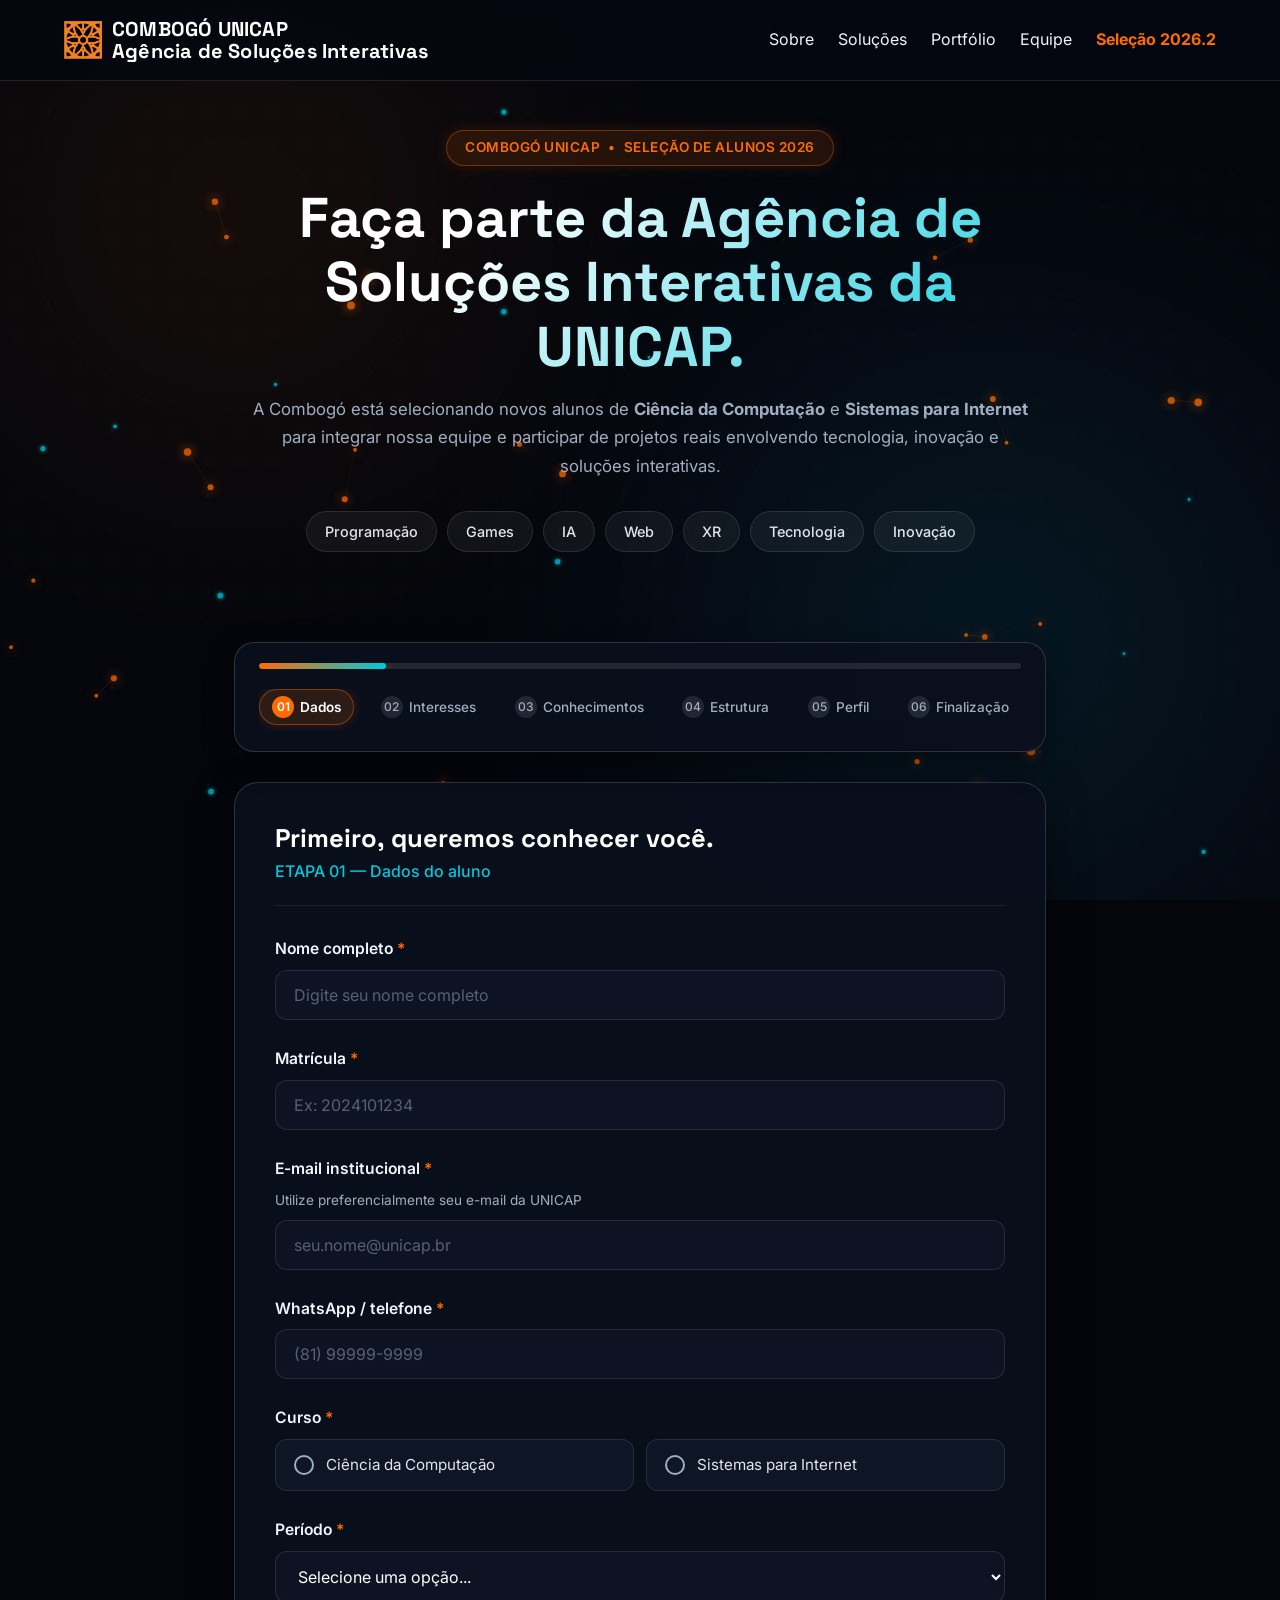
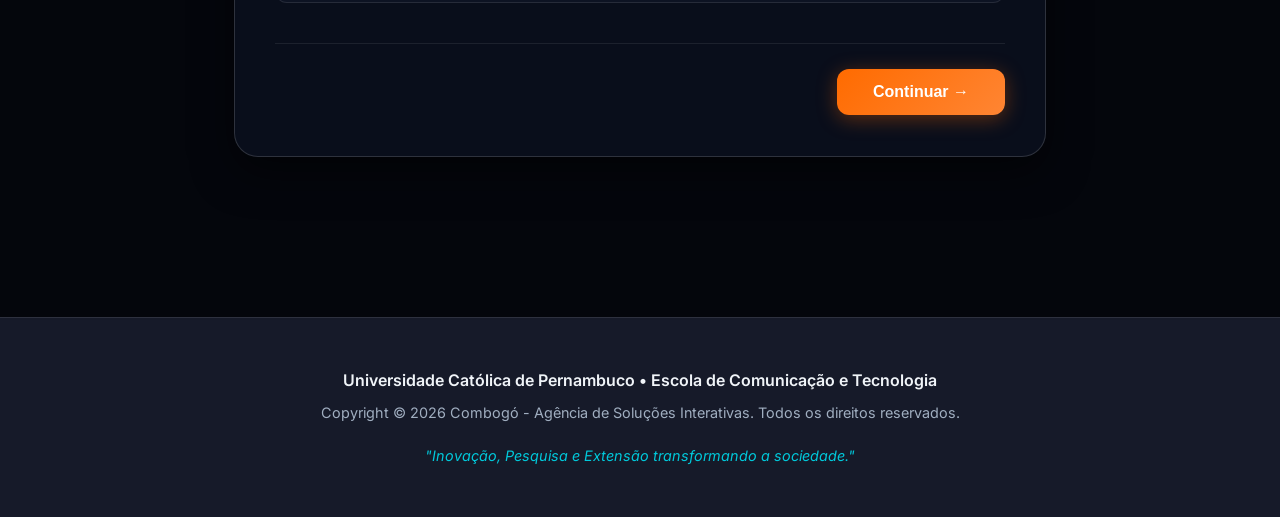
==== commit 0699a10b: "seleçao fix" ====
--- a/selecao.html
+++ b/selecao.html
@@ -54,7 +54,7 @@
                 <a href="index.html#solucoes">Soluções</a>
                 <a href="index.html#portfolio">Portfólio</a>
                 <a href="index.html#equipe">Equipe</a>
-                <a href="selecao.html" class="active" style="color: var(--primary); font-weight: 700;">🚀 Seleção 2026.2</a>
+                <a href="selecao.html" class="active" style="color: var(--primary); font-weight: 700;">Seleção 2026.2</a>
             </nav>
         </div>
     </header>
@@ -76,7 +76,7 @@
                 </p>
 
                 <!-- Chamada Visual (Pills) -->
-                <div class="selection-pills">
+                <div class="selection-pills" style="margin-bottom: 10px;">
                     <span class="pill-item">Programação</span>
                     <span class="pill-item">Games</span>
                     <span class="pill-item">IA</span>
@@ -84,10 +84,6 @@
                     <span class="pill-item">XR</span>
                     <span class="pill-item">Tecnologia</span>
                     <span class="pill-item">Inovação</span>
-                </div>
-
-                <div class="hero-ctas" style="justify-content: center;">
-                    <a href="#form-section" class="btn btn-primary" style="font-size: 1.05rem; padding: 14px 32px;">Quero fazer parte da Combogó</a>
                 </div>
             </div>
         </section>
@@ -123,7 +119,11 @@
 
                 <!-- Tela Especial de Sucesso / Conclusão -->
                 <div class="form-card success-card" id="success-card">
-                    <div class="success-icon-wrapper">🚀</div>
+                    <div class="success-icon-wrapper">
+                        <svg xmlns="http://www.w3.org/2000/svg" fill="none" viewBox="0 0 24 24" stroke-width="2" stroke="currentColor">
+                            <path stroke-linecap="round" stroke-linejoin="round" d="M9 12.75L11.25 15 15 9.75M21 12c0 1.268-.63 2.39-1.593 3.068a3.745 3.745 0 01-1.043 3.296 3.745 3.745 0 01-3.296 1.043A3.745 3.745 0 0112 21c-1.268 0-2.39-.63-3.068-1.593a3.746 3.746 0 01-3.296-1.043 3.745 3.745 0 01-1.043-3.296A3.745 3.745 0 013 12c0-1.268.63-2.39 1.593-3.068a3.745 3.745 0 011.043-3.296 3.746 3.746 0 013.296-1.043A3.746 3.746 0 0112 3c1.268 0 2.39.63 3.068 1.593a3.746 3.746 0 013.296 1.043 3.746 3.746 0 011.043 3.296A3.745 3.745 0 0121 12z" />
+                        </svg>
+                    </div>
                     <h2 class="success-title">Candidatura enviada!</h2>
                     <p class="success-desc">
                         Obrigado pelo seu interesse em fazer parte da Combogó UNICAP. Suas informações foram recebidas. A equipe analisará os perfis e entrará em contato caso seu perfil avance para as próximas etapas da seleção.
--- a/styles.css
+++ b/styles.css
@@ -166,19 +166,19 @@
 
 .nav-selection-highlight {
     color: var(--primary) !important;
-    font-weight: 700 !important;
-    background: rgba(255, 107, 0, 0.12);
-    border: 1px solid rgba(255, 107, 0, 0.35);
-    padding: 6px 14px !important;
-    border-radius: 20px;
-    transition: all 0.3s ease;
+    font-weight: 600 !important;
+    background: rgba(255, 107, 0, 0.08);
+    border: 1px solid rgba(255, 107, 0, 0.3);
+    padding: 5px 12px !important;
+    border-radius: 6px;
+    font-size: 0.95rem;
+    transition: all 0.25s ease;
 }
 
 .nav-selection-highlight:hover {
-    background: var(--primary);
-    color: #FFFFFF !important;
-    box-shadow: 0 0 15px rgba(255, 107, 0, 0.5);
-    transform: translateY(-1px);
+    background: rgba(255, 107, 0, 0.18);
+    border-color: var(--primary);
+    box-shadow: 0 0 10px rgba(255, 107, 0, 0.25);
 }
 
 .btn-danger {
@@ -350,16 +350,17 @@
 
 .logo {
     font-family: var(--font-heading);
-    font-size: 1.5rem;
+    font-size: 1.25rem;
     font-weight: 700;
     color: #FFFFFF;
     display: flex;
     align-items: center;
-    gap: 12px;
+    gap: 10px;
+    text-decoration: none;
 }
 
 .logo-icon {
-    height: 42px;
+    height: 38px;
     width: auto;
     object-fit: contain;
     display: block;
@@ -369,19 +370,23 @@
     display: flex;
     flex-direction: column;
     justify-content: center;
-    line-height: 1.1;
+    line-height: 1.05;
 }
 
 .logo-text span {
     color: #FFFFFF;
+    font-size: 1.25rem;
+    font-weight: 800;
+    letter-spacing: 0.2px;
 }
 
 .logo-sub {
-    font-size: 0.75rem;
+    font-size: 0.8rem;
     color: #FFFFFF !important;
     font-weight: 600;
     display: block;
-    margin-top: 3px;
+    margin-top: 1px;
+    letter-spacing: -0.1px;
 }
 
 .nav-links {
--- a/assets/css/selecao.css
+++ b/assets/css/selecao.css
@@ -377,11 +377,13 @@
 }
 
 .custom-option-card input[type="radio"],
-.custom-option-card input[type="checkbox"] {
+.custom-option-card input[type="checkbox"],
+.auth-checkbox-card input[type="checkbox"] {
     position: absolute;
     opacity: 0;
     width: 0;
     height: 0;
+    pointer-events: none;
 }
 
 /* Custom Checkbox Indicator */
@@ -462,6 +464,20 @@
     border-color: var(--primary);
     background: rgba(255, 107, 0, 0.12);
     box-shadow: 0 0 20px rgba(255, 107, 0, 0.15);
+}
+
+.auth-checkbox-card input[type="checkbox"]:checked + .option-indicator {
+    background: var(--primary);
+    border-color: var(--primary);
+    box-shadow: 0 0 10px rgba(255, 107, 0, 0.5);
+}
+
+.auth-checkbox-card input[type="checkbox"]:checked + .option-indicator::after {
+    content: '';
+    width: 8px;
+    height: 8px;
+    background: #FFFFFF;
+    border-radius: 2px;
 }
 
 /* Mensagens de Erro de Campo */
@@ -570,10 +586,15 @@
     display: inline-flex;
     align-items: center;
     justify-content: center;
-    font-size: 3rem;
-    margin-bottom: 24px;
+    margin: 0 auto 24px;
     box-shadow: 0 0 30px rgba(0, 201, 219, 0.3);
     animation: pulseRocket 2s infinite ease-in-out;
+}
+
+.success-icon-wrapper svg {
+    width: 46px;
+    height: 46px;
+    color: var(--secondary);
 }
 
 @keyframes pulseRocket {
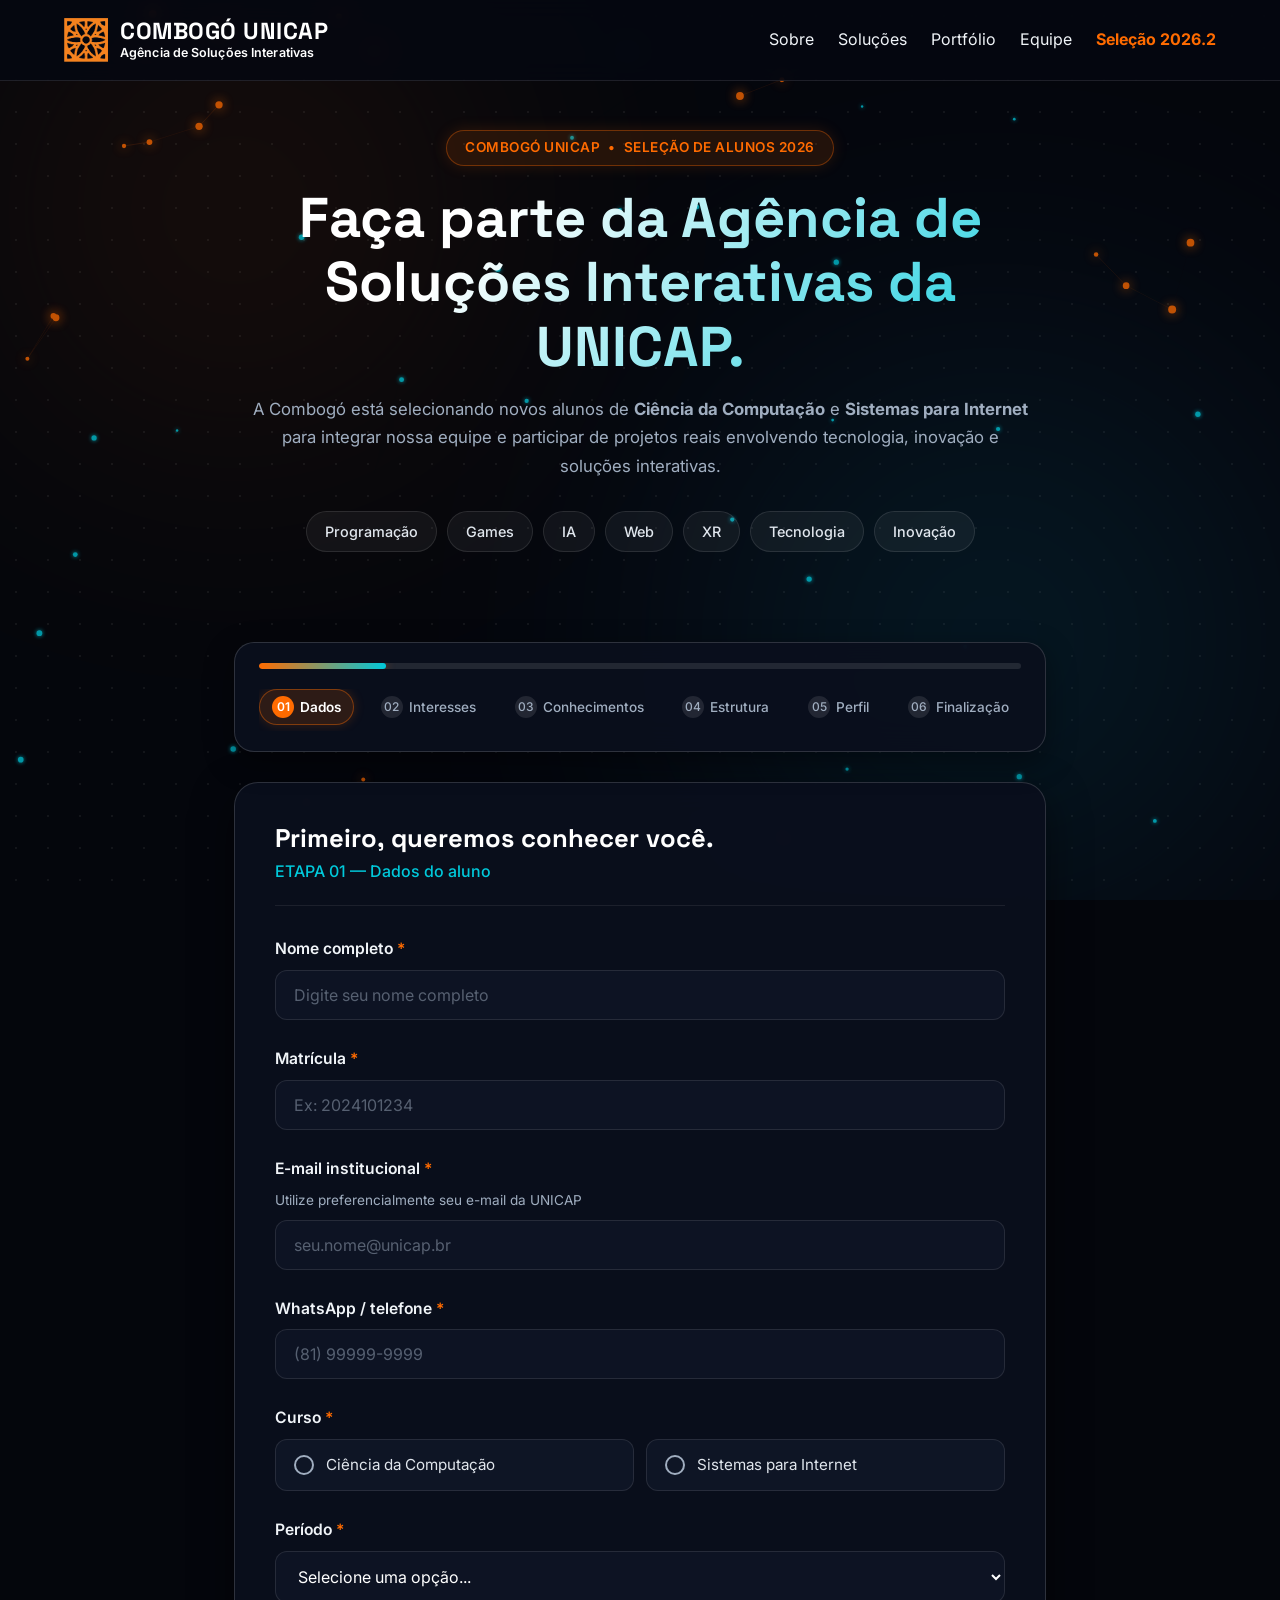
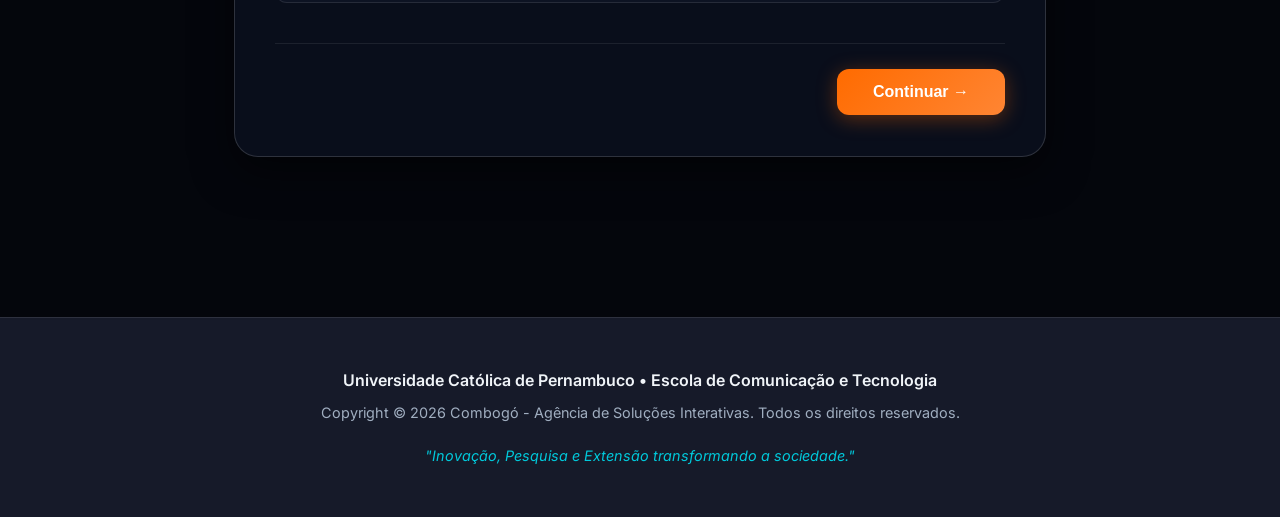
==== commit cc312eed: "Forms Fix" ====
--- a/selecao.html
+++ b/selecao.html
@@ -44,7 +44,7 @@
             <a href="index.html" class="logo">
                 <img src="assets/icons/combogo_icon.svg" alt="Ícone Combogó" class="logo-icon">
                 <div class="logo-text">
-                    <span>COMBOGÓ UNICAP</span>
+                    <span class="logo-title">COMBOGÓ UNICAP</span>
                     <span class="logo-sub">Agência de Soluções Interativas</span>
                 </div>
             </a>
--- a/styles.css
+++ b/styles.css
@@ -350,43 +350,47 @@
 
 .logo {
     font-family: var(--font-heading);
-    font-size: 1.25rem;
-    font-weight: 700;
-    color: #FFFFFF;
-    display: flex;
-    align-items: center;
-    gap: 10px;
+    display: inline-flex;
+    align-items: center;
+    gap: 12px;
     text-decoration: none;
 }
 
 .logo-icon {
-    height: 38px;
-    width: auto;
+    height: 44px;
+    width: 44px;
     object-fit: contain;
     display: block;
+    flex-shrink: 0;
 }
 
 .logo-text {
     display: flex;
     flex-direction: column;
     justify-content: center;
-    line-height: 1.05;
-}
-
-.logo-text span {
-    color: #FFFFFF;
-    font-size: 1.25rem;
+}
+
+.logo-title, .logo-text span:first-child {
+    color: #FFFFFF;
+    font-family: var(--font-heading);
+    font-size: 1.45rem;
     font-weight: 800;
-    letter-spacing: 0.2px;
+    letter-spacing: 0.5px;
+    line-height: 1;
+    text-transform: uppercase;
+    display: block;
 }
 
 .logo-sub {
-    font-size: 0.8rem;
+    font-family: var(--font-body);
+    font-size: 0.78rem;
     color: #FFFFFF !important;
     font-weight: 600;
     display: block;
-    margin-top: 1px;
-    letter-spacing: -0.1px;
+    margin-top: 4px;
+    letter-spacing: 0.1px;
+    line-height: 1;
+    white-space: nowrap;
 }
 
 .nav-links {
--- a/assets/css/selecao.css
+++ b/assets/css/selecao.css
@@ -562,8 +562,24 @@
     box-shadow: none;
 }
 
+/* Spinner Profissional de Carregamento */
+.btn-spinner {
+    display: inline-block;
+    width: 18px;
+    height: 18px;
+    border: 2px solid rgba(255, 255, 255, 0.35);
+    border-top-color: #FFFFFF;
+    border-radius: 50%;
+    animation: btnSpin 0.75s linear infinite;
+    vertical-align: middle;
+}
+
+@keyframes btnSpin {
+    to { transform: rotate(360deg); }
+}
+
 /* ==========================================================================
-   TELA DE SUCESSO DE CANDIDATURA
+   TELA DE SUCESSO DE CANDIDATURA & ANIMAÇÃO DE CONFETES
    ========================================================================== */
 
 .success-card {
@@ -571,10 +587,46 @@
     text-align: center;
     padding: 60px 40px;
     animation: fadeInStep 0.5s ease forwards;
+    position: relative;
+    overflow: hidden;
 }
 
 .success-card.active {
     display: block;
+}
+
+.confetti-container {
+    position: absolute;
+    top: 0;
+    left: 0;
+    width: 100%;
+    height: 100%;
+    pointer-events: none;
+    overflow: hidden;
+    z-index: 10;
+}
+
+.confetti-piece {
+    position: absolute;
+    width: 10px;
+    height: 14px;
+    opacity: 0.95;
+    border-radius: 3px;
+    animation: dropConfetti 3.8s cubic-bezier(0.25, 0.46, 0.45, 0.94) forwards;
+}
+
+@keyframes dropConfetti {
+    0% {
+        transform: translateY(-20px) rotate(0deg) scale(1);
+        opacity: 1;
+    }
+    70% {
+        opacity: 1;
+    }
+    100% {
+        transform: translateY(650px) rotate(720deg) scale(0.5);
+        opacity: 0;
+    }
 }
 
 .success-icon-wrapper {
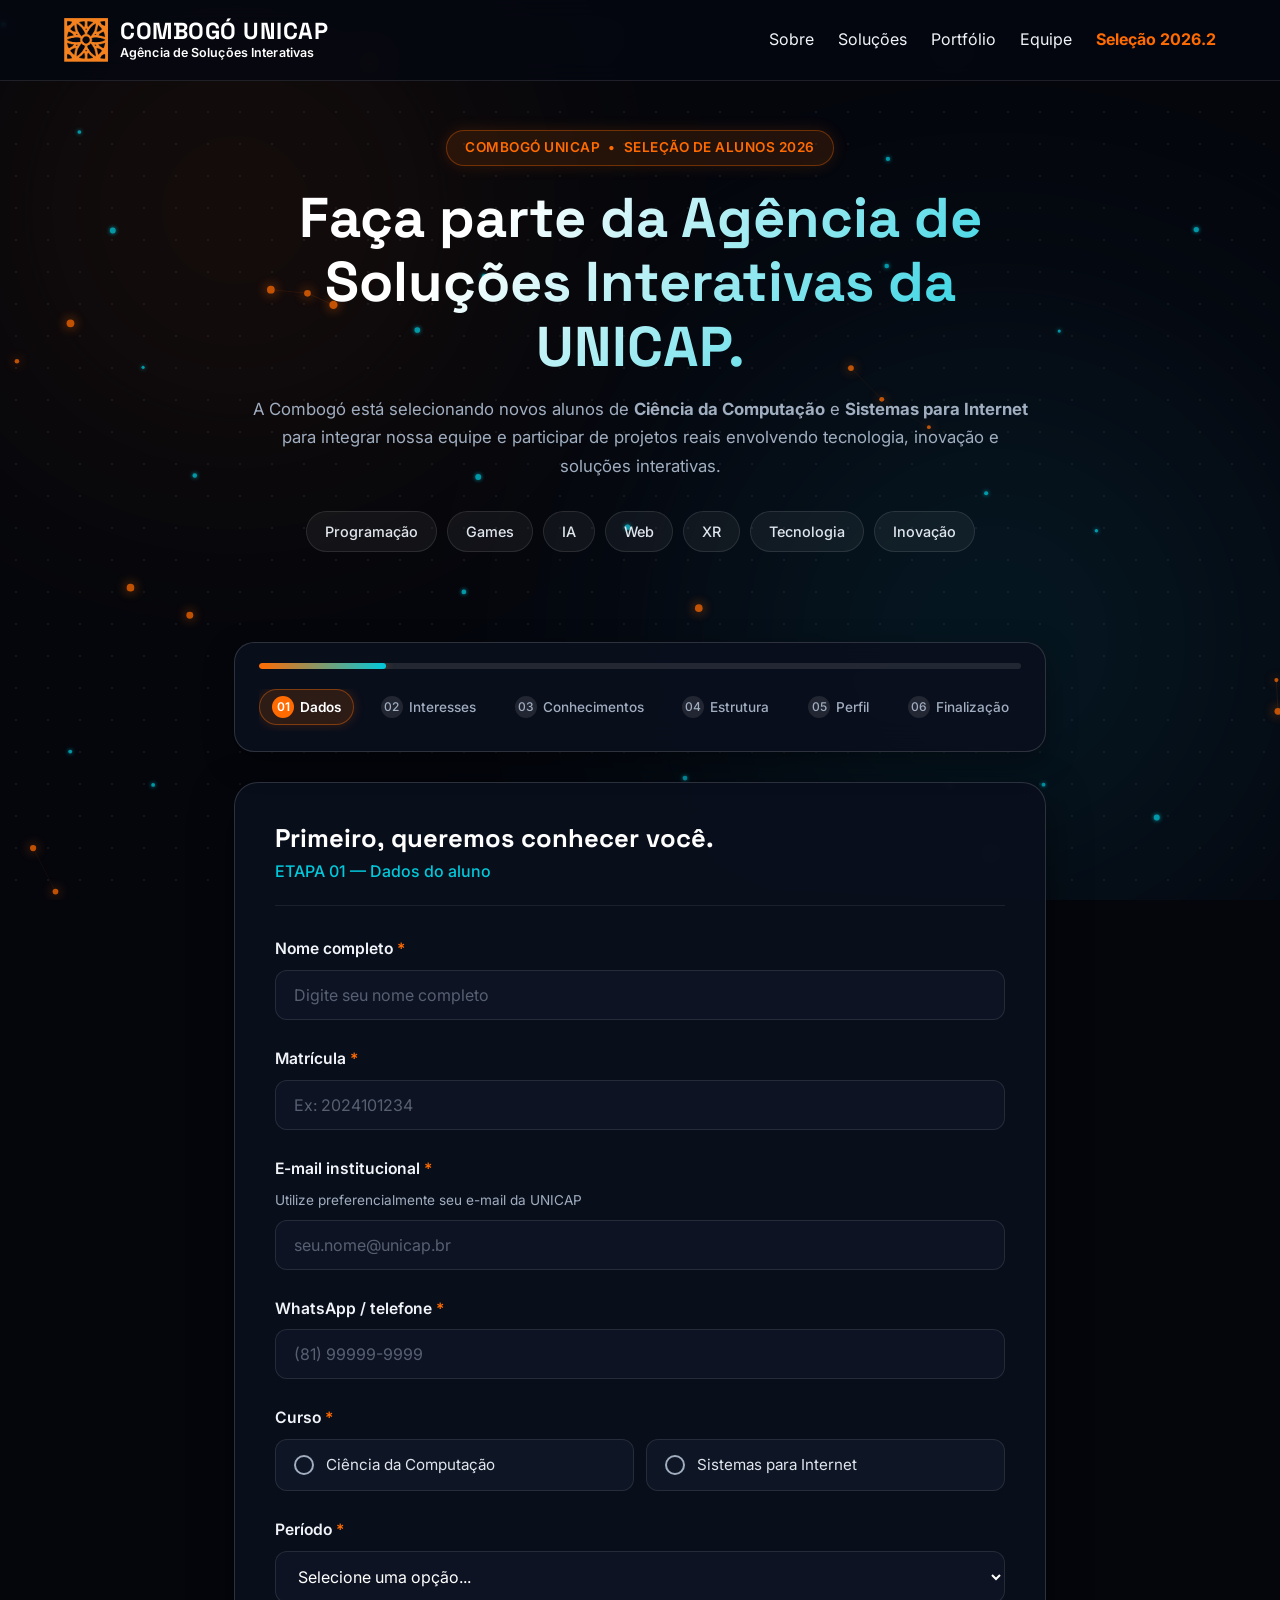
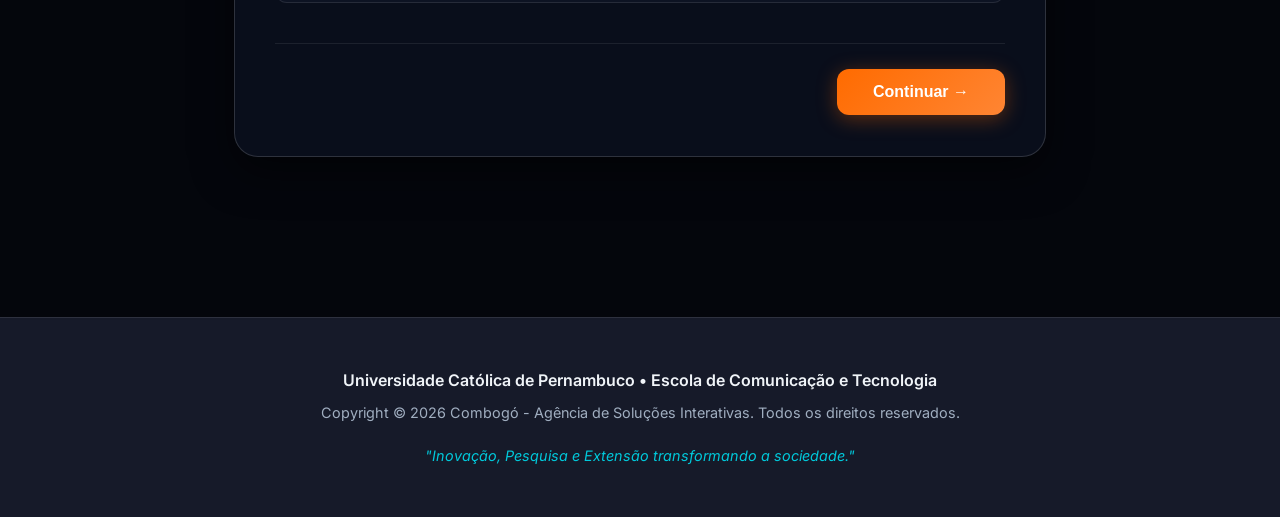
==== commit e7d43732: "Forms online" ====
--- a/selecao.html
+++ b/selecao.html
@@ -88,6 +88,20 @@
             </div>
         </section>
 
+        <!-- Aviso de Processo Seletivo Encerrado (Exibido se o ADM desativar a seleção) -->
+        <div class="container" id="selection-closed-notice" style="display:none; text-align:center; padding: 60px 20px 100px;">
+            <div style="background: rgba(255, 107, 0, 0.08); border: 1px solid rgba(255, 107, 0, 0.3); border-radius: 20px; padding: 40px 30px; max-width: 640px; margin: 0 auto; box-shadow: 0 10px 30px rgba(0,0,0,0.3);">
+                <div style="font-size: 3rem; margin-bottom: 16px;">🔒</div>
+                <h3 style="color: #FFFFFF; font-size: 1.6rem; margin-bottom: 14px;">Processo Seletivo Encerrado</h3>
+                <p style="color: var(--text-muted); font-size: 1.05rem; line-height: 1.6; margin-bottom: 24px;">
+                    As inscrições para esta edição da seleção no momento não estão abertas. Acompanhe nossas redes sociais e o site da Combogó UNICAP para ficar sabendo em primeira mão quando a próxima seleção for iniciada!
+                </p>
+                <div>
+                    <a href="index.html" class="btn btn-primary" style="padding: 12px 32px; text-decoration: none;">Voltar para a Combogó</a>
+                </div>
+            </div>
+        </div>
+
         <!-- Seção do Formulário -->
         <section class="form-section" id="form-section">
             <div class="container form-wrapper">
@@ -150,6 +164,7 @@
     </footer>
 
     <!-- JS MODULAR DA SELEÇÃO -->
+    <script src="assets/js/selection-config.js"></script>
     <script src="assets/js/form-data.js"></script>
     <script src="assets/js/form-state.js"></script>
     <script src="assets/js/form-service.js"></script>
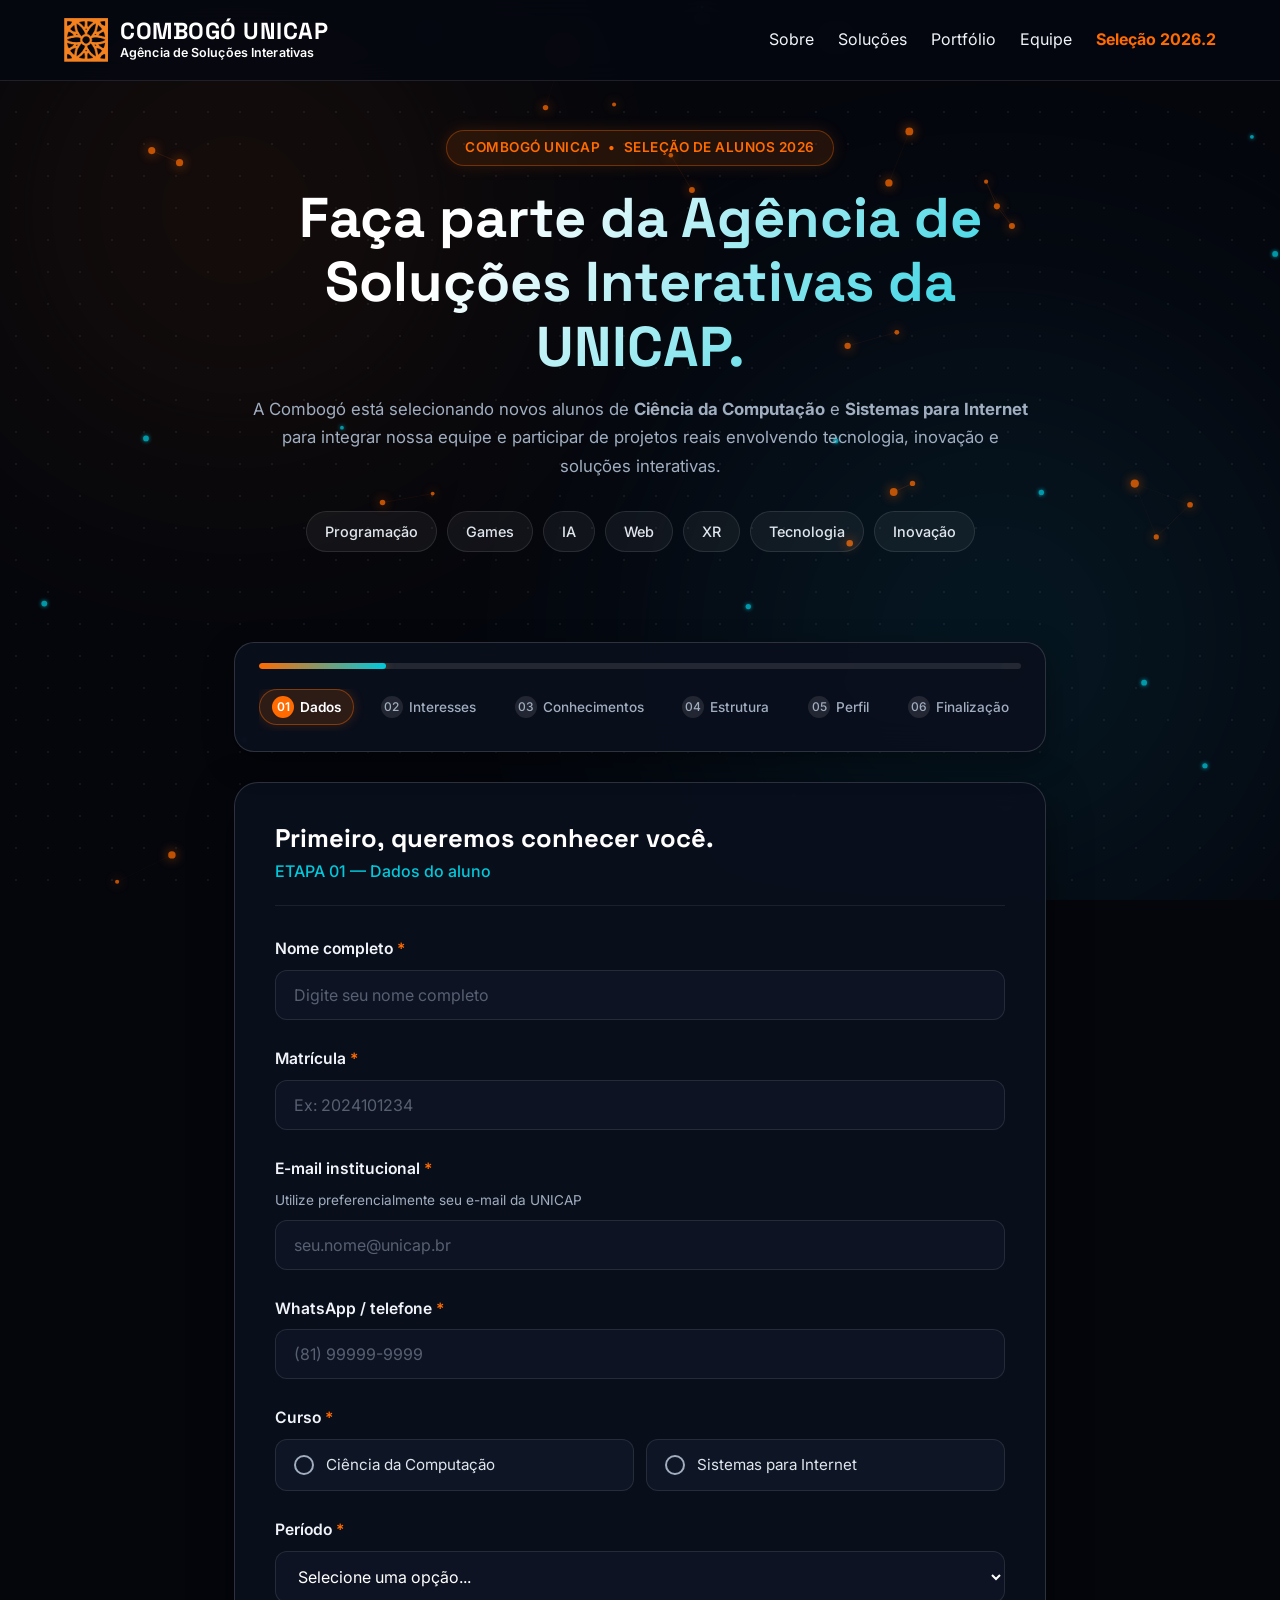
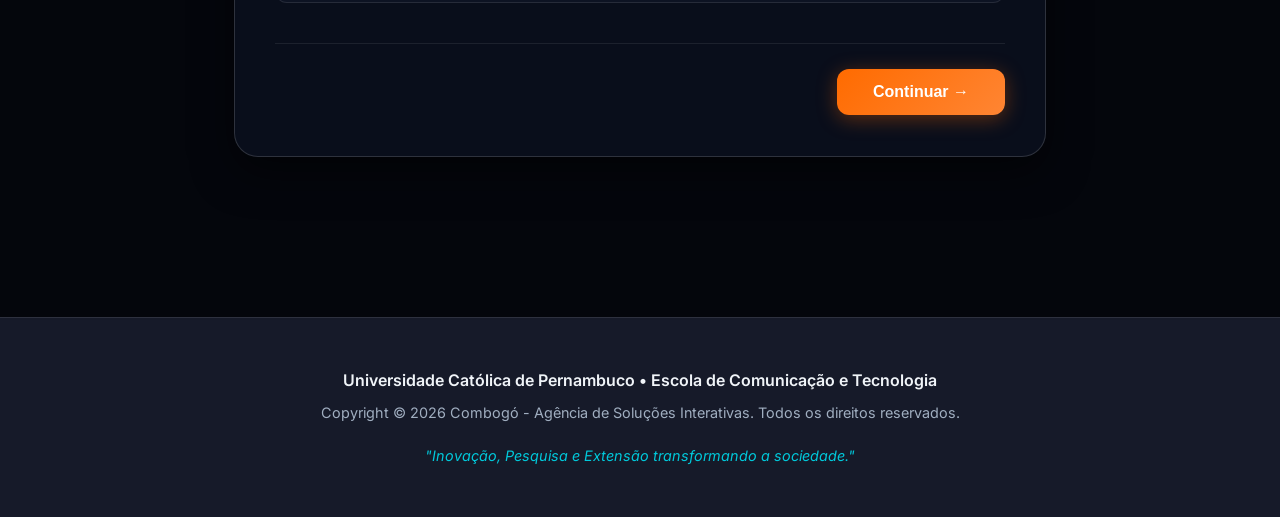
==== commit ecfd00bd: "auto scroll forms fix" ====
--- a/selecao.html
+++ b/selecao.html
@@ -106,6 +106,9 @@
         <section class="form-section" id="form-section">
             <div class="container form-wrapper">
                 
+                <!-- Âncora de scroll para navegação entre etapas -->
+                <span id="form-scroll-anchor" style="display:block; height:0; visibility:hidden;"></span>
+
                 <!-- Stepper de Progresso (Fixo no topo durante a rolagem) -->
                 <div class="stepper-header">
                     <div class="stepper-progress-track">
--- a/styles.css
+++ b/styles.css
@@ -647,9 +647,9 @@
 /* Pesquisa */
 .research-grid {
     display: grid;
-    grid-template-columns: repeat(auto-fit, minmax(350px, 1fr));
-    gap: 40px;
-    max-width: 960px;
+    grid-template-columns: repeat(3, 1fr);
+    gap: 20px;
+    max-width: 1080px;
     margin: 0 auto;
 }
 
@@ -657,28 +657,28 @@
     background: var(--bg-alt);
     border: 1px solid rgba(0, 201, 219, 0.25);
     border-radius: 16px;
-    padding: 40px;
+    padding: 24px 22px;
     transition: all 0.3s ease;
     display: flex;
     flex-direction: column;
-    justify-content: center;
+    justify-content: flex-start;
 }
 
 .research-card:hover {
     border-color: var(--primary);
-    transform: translateY(-5px);
-    box-shadow: 0 15px 35px rgba(255, 107, 0, 0.15);
+    transform: translateY(-4px);
+    box-shadow: 0 12px 28px rgba(255, 107, 0, 0.15);
 }
 
 .research-tag {
     display: inline-block;
-    padding: 6px 14px;
+    padding: 4px 10px;
     background: rgba(255, 107, 0, 0.15);
     color: var(--primary);
-    font-size: 0.8rem;
+    font-size: 0.68rem;
     font-weight: 700;
     border-radius: 6px;
-    margin-bottom: 20px;
+    margin-bottom: 14px;
     text-transform: uppercase;
     letter-spacing: 0.5px;
     align-self: flex-start;
@@ -686,19 +686,28 @@
 
 .research-number {
     font-family: var(--font-heading);
-    font-size: 3.8rem;
-    font-weight: 700;
+    font-size: 2.6rem;
+    font-weight: 800;
     line-height: 1;
-    margin-bottom: 16px;
+    margin-bottom: 10px;
     background: linear-gradient(135deg, var(--primary) 0%, #FFB074 100%);
     -webkit-background-clip: text;
     -webkit-text-fill-color: transparent;
 }
 
 .research-card h3 {
-    font-size: 1.5rem;
-    margin-bottom: 12px;
-    color: #FFFFFF;
+    font-size: 1.05rem;
+    font-weight: 700;
+    margin-bottom: 8px;
+    color: #FFFFFF;
+    line-height: 1.3;
+}
+
+.research-card p {
+    font-size: 0.82rem;
+    line-height: 1.55;
+    color: var(--text-muted);
+    margin: 0;
 }
 
 /* PORTFÓLIO E CARROSSEL */
@@ -1360,8 +1369,9 @@
     }
     .hero-content h1 { font-size: 2.8rem; }
     .footer-brands { gap: 24px; }
-    .research-number { font-size: 3rem; }
-    .research-grid { grid-template-columns: 1fr; }
+    .research-number { font-size: 2rem; }
+    /* Em tablets (<=992px) muda para 1 coluna */
+    .research-grid { grid-template-columns: 1fr; gap: 14px; }
 }
 
 @media (max-width: 768px) {
@@ -1409,5 +1419,8 @@
     .section-header h2 { font-size: 2rem; }
     .hero-ctas { flex-direction: column; width: 100%; }
     .hero-ctas .btn { width: 100%; }
-    .research-card { padding: 24px; }
+    .research-card { padding: 18px 16px; }
+    .research-number { font-size: 1.8rem; }
+    .research-card h3 { font-size: 0.95rem; }
+    .research-card p { font-size: 0.78rem; }
 }
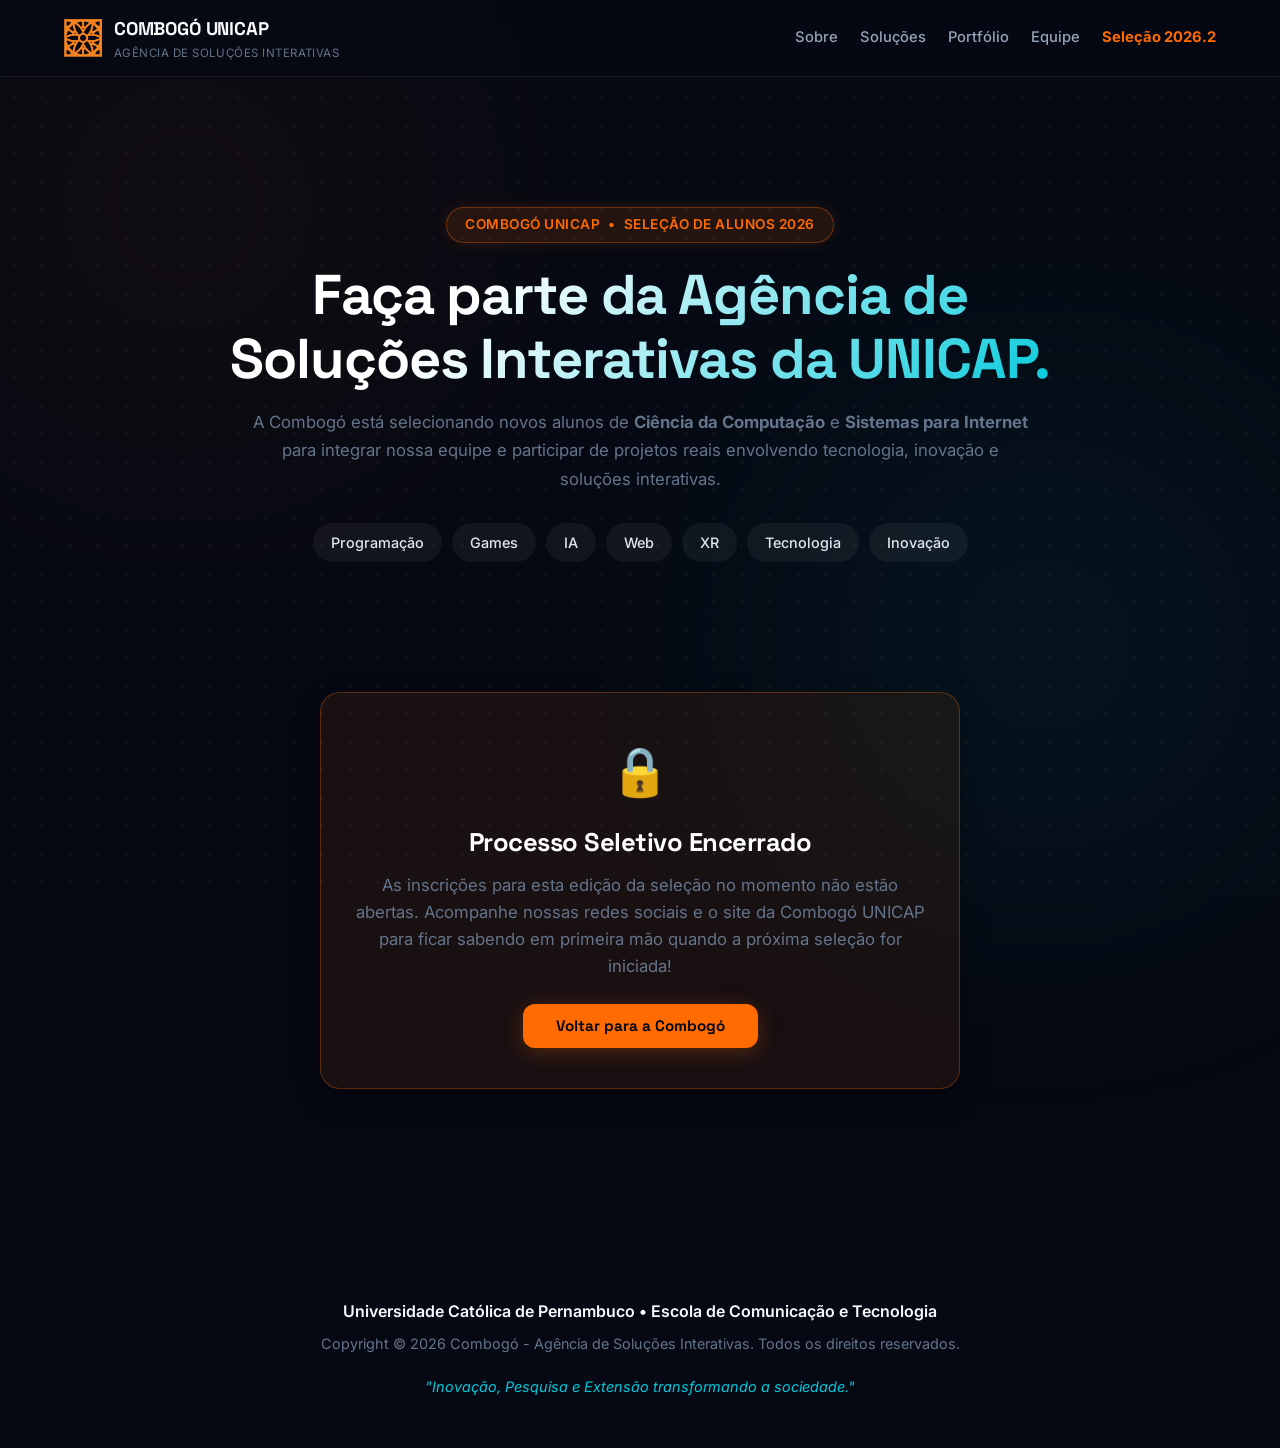
==== commit be3c44de: "Add docs vault and modular website This commit adds a full Combogó documentation vault for projects," ====
--- a/selecao.html
+++ b/selecao.html
@@ -34,9 +34,6 @@
 
     <!-- BACKGROUND IMERSIVO (PONTOS E NÉVOA CYBER) -->
     <div class="ambient-bg"></div>
-
-    <!-- REDE NEURAL FLUTUANTE -->
-    <canvas id="neuro-canvas" style="position: fixed; top: 0; left: 0; width: 100vw; height: 100vh; z-index: -1; pointer-events: none; opacity: 0.75;"></canvas>
 
     <!-- Header / Navbar -->
     <header>
@@ -172,77 +169,5 @@
     <script src="assets/js/form-state.js"></script>
     <script src="assets/js/form-service.js"></script>
     <script src="assets/js/selecao.js"></script>
-
-    <!-- CANVAS INTERATIVO DE REDE NEURAL DA COMBOGÓ -->
-    <script>
-    (function() {
-        try {
-            const canvas = document.getElementById('neuro-canvas');
-            if (!canvas) return;
-            const ctx = canvas.getContext('2d');
-            let width, height, particles;
-            const mouse = { x: null, y: null, radius: 100 };
-            
-            window.addEventListener('mousemove', (e) => { mouse.x = e.clientX; mouse.y = e.clientY; });
-            window.addEventListener('mouseout', () => { mouse.x = null; mouse.y = null; });
-
-            function init() {
-                width = canvas.width = window.innerWidth;
-                height = canvas.height = window.innerHeight;
-                const count = Math.min(Math.floor(width / 25), 50);
-                particles = Array.from({ length: count }, () => ({
-                    x: Math.random() * width, y: Math.random() * height,
-                    vx: (Math.random() - 0.5) * 0.6, vy: (Math.random() - 0.5) * 0.6,
-                    radius: Math.random() * 1.8 + 1.2, connected: false
-                }));
-            }
-
-            function animate() {
-                ctx.clearRect(0, 0, width, height);
-                particles.forEach(p => {
-                    p.x += p.vx; p.y += p.vy;
-                    if (p.x < 0 || p.x > width) p.vx *= -1;
-                    if (p.y < 0 || p.y > height) p.vy *= -1;
-                    p.connected = false;
-                });
-
-                for (let i = 0; i < particles.length; i++) {
-                    const p = particles[i];
-                    if (mouse.x && mouse.y) {
-                        const distMouse = Math.hypot(p.x - mouse.x, p.y - mouse.y);
-                        if (distMouse < mouse.radius) {
-                            p.connected = true;
-                            ctx.lineWidth = 1.2 - (distMouse / mouse.radius);
-                            ctx.strokeStyle = 'rgba(255, 107, 0, 0.4)';
-                            ctx.beginPath(); ctx.moveTo(p.x, p.y); ctx.lineTo(mouse.x, mouse.y); ctx.stroke();
-                        }
-                    }
-                    for (let j = i + 1; j < particles.length; j++) {
-                        const p2 = particles[j];
-                        const dist = Math.hypot(p.x - p2.x, p.y - p2.y);
-                        if (dist < 75) {
-                            p.connected = true; p2.connected = true;
-                            ctx.lineWidth = 1 - (dist / 75);
-                            ctx.strokeStyle = 'rgba(255, 107, 0, 0.25)';
-                            ctx.beginPath(); ctx.moveTo(p.x, p.y); ctx.lineTo(p2.x, p2.y); ctx.stroke();
-                        }
-                    }
-                }
-
-                particles.forEach(p => {
-                    ctx.beginPath();
-                    ctx.arc(p.x, p.y, p.connected ? p.radius * 1.4 : p.radius, 0, Math.PI * 2);
-                    ctx.fillStyle = p.connected ? '#FF6B00' : '#00C9DB';
-                    if (p.connected) { ctx.shadowBlur = 12; ctx.shadowColor = '#FF6B00'; }
-                    else { ctx.shadowBlur = 4; ctx.shadowColor = '#00C9DB'; }
-                    ctx.fill(); ctx.shadowBlur = 0;
-                });
-                requestAnimationFrame(animate);
-            }
-            window.addEventListener('resize', init);
-            init(); animate();
-        } catch(e) { console.error("Erro no neuro-canvas:", e); }
-    })();
-    </script>
 </body>
 </html>
--- a/styles.css
+++ b/styles.css
@@ -1,21 +1,48 @@
+/* ==========================================================================
+   COMBOGÓ UNICAP - MODERN DESIGN SYSTEM & STYLESHEET
+   Clean, handcrafted, accessible, responsive and high-performance.
+   ========================================================================== */
+
 :root {
     --primary: #FF6B00;
-    --primary-hover: #E65A00;
+    --primary-hover: #FF7E1F;
+    --primary-subtle: rgba(255, 107, 0, 0.12);
     --secondary: #00C9DB;
-    --secondary-hover: #00B4D8;
-    --bg-dark: #04060C;
-    --bg-alt: #161A29;
-    --bg-card: rgba(24, 29, 46, 0.75);
-    --text-main: #F0F4F8;
-    --text-muted: #A0AEC0;
-    --border-color: rgba(255, 255, 255, 0.1);
-    --glass-bg: rgba(10, 15, 29, 0.95);
-    --glass-border: rgba(255, 255, 255, 0.15);
-    --font-heading: 'Space Grotesk', sans-serif;
-    --font-body: 'Inter', sans-serif;
-}
-
-* {
+    --secondary-hover: #21D7E8;
+    --secondary-subtle: rgba(0, 201, 219, 0.12);
+    --selection-accent: #10B981;
+
+    --bg-dark: #060913;
+    --bg-surface: #0B1021;
+    --bg-surface-elevated: #11182E;
+    --bg-card: rgba(17, 24, 46, 0.85);
+
+    --text-primary: #F8FAFC;
+    --text-secondary: #94A3B8;
+    --text-muted: #64748B;
+
+    --border-subtle: rgba(255, 255, 255, 0.08);
+    --border-focus: rgba(255, 107, 0, 0.4);
+
+    --font-heading: 'Space Grotesk', -apple-system, BlinkMacSystemFont, "Segoe UI", Roboto, sans-serif;
+    --font-body: 'Inter', -apple-system, BlinkMacSystemFont, "Segoe UI", Roboto, sans-serif;
+
+    --radius-sm: 6px;
+    --radius-md: 12px;
+    --radius-lg: 18px;
+    --radius-full: 9999px;
+
+    --shadow-sm: 0 2px 8px rgba(0, 0, 0, 0.25);
+    --shadow-md: 0 8px 24px rgba(0, 0, 0, 0.35);
+    --shadow-glow-primary: 0 4px 20px rgba(255, 107, 0, 0.25);
+    --shadow-glow-secondary: 0 4px 20px rgba(0, 201, 219, 0.25);
+
+    --transition-fast: 0.18s ease;
+    --transition-base: 0.28s cubic-bezier(0.4, 0, 0.2, 1);
+}
+
+/* Reset & Base */
+*, *::before, *::after {
     margin: 0;
     padding: 0;
     box-sizing: border-box;
@@ -23,21 +50,34 @@
 
 html {
     scroll-behavior: smooth;
-    scroll-padding-top: 90px;
-}
-
-/* ==========================================================================
-   BACKGROUND LIMPO: Cyber-Canvas & Névoa XR (Sem o padrão de Cobogó)
-   ========================================================================== */
+    scroll-padding-top: 85px;
+    background-color: var(--bg-dark);
+    color: var(--text-primary);
+    font-family: var(--font-body);
+    -webkit-font-smoothing: antialiased;
+    -moz-osx-font-smoothing: grayscale;
+}
+
 body {
-    background-color: var(--bg-dark);
-    color: var(--text-main);
-    font-family: var(--font-body);
+    min-height: 100vh;
     line-height: 1.6;
     overflow-x: hidden;
     position: relative;
 }
 
+/* Scroll Progress Bar */
+.scroll-progress-bar {
+    position: fixed;
+    top: 0;
+    left: 0;
+    height: 3px;
+    width: 0%;
+    background: linear-gradient(90deg, var(--primary), var(--secondary));
+    z-index: 9999;
+    transition: width 0.1s linear;
+}
+
+/* Ambient Background */
 .ambient-bg {
     position: fixed;
     top: 0;
@@ -45,498 +85,413 @@
     width: 100vw;
     height: 100vh;
     z-index: -1;
-    overflow: hidden;
     pointer-events: none;
     background-color: var(--bg-dark);
-    /* Retorna ao grid minimalista de pontos sutis */
-    background-image: radial-gradient(rgba(255, 255, 255, 0.06) 1px, transparent 1px);
-    background-size: 32px 32px;
-}
-
-/* Névoas coloridas (Laranja Primary e Ciano Secondary) flutuando suavemente ao fundo */
-.ambient-bg::before, .ambient-bg::after {
+    background-image: radial-gradient(rgba(255, 255, 255, 0.07) 1px, transparent 1px);
+    background-size: 28px 28px;
+}
+
+.ambient-bg::before,
+.ambient-bg::after {
     content: '';
     position: absolute;
     border-radius: 50%;
     filter: blur(140px);
-    opacity: 0.18;
-    animation: drift 20s infinite alternate ease-in-out;
+    pointer-events: none;
+    opacity: 0.16;
 }
 
 .ambient-bg::before {
+    width: 500px;
+    height: 500px;
+    background: radial-gradient(circle, var(--primary) 0%, transparent 70%);
+    top: -5%;
+    left: -5%;
+}
+
+.ambient-bg::after {
     width: 600px;
     height: 600px;
-    background: radial-gradient(circle, var(--primary) 0%, transparent 70%);
-    top: -10%;
-    left: -5%;
-}
-
-.ambient-bg::after {
-    width: 700px;
-    height: 700px;
-    background: radial-gradient(circle, var(--secondary) 0%, #1a103c 70%);
-    bottom: -10%;
+    background: radial-gradient(circle, var(--secondary) 0%, transparent 70%);
+    bottom: -5%;
     right: -5%;
-    animation-duration: 26s;
-    animation-direction: alternate-reverse;
-}
-
-@keyframes drift {
-    0% { transform: translate(0, 0) scale(1); }
-    50% { transform: translate(60px, 90px) scale(1.12); }
-    100% { transform: translate(-40px, -50px) scale(0.95); }
-}
-
-/* Tipografia e Botões */
-h1, h2, h3, h4 {
+}
+
+/* Layout Container */
+.container {
+    width: 100%;
+    max-width: 1200px;
+    margin: 0 auto;
+    padding: 0 24px;
+}
+
+/* Typography */
+h1, h2, h3, h4, h5, h6 {
     font-family: var(--font-heading);
     font-weight: 700;
-    line-height: 1.2;
-    color: #FFFFFF;
+    color: var(--text-primary);
+    line-height: 1.25;
+    letter-spacing: -0.02em;
 }
 
 p {
-    color: var(--text-muted);
+    color: var(--text-secondary);
 }
 
 a {
     color: inherit;
     text-decoration: none;
-    transition: all 0.3s ease;
+    transition: color var(--transition-fast);
 }
 
 ul {
     list-style: none;
 }
 
+/* Section Header */
+.section-header {
+    text-align: center;
+    max-width: 720px;
+    margin: 0 auto 48px auto;
+}
+
+.section-header h2 {
+    font-size: clamp(2rem, 3.5vw, 2.6rem);
+    margin-bottom: 12px;
+}
+
+.section-header p {
+    font-size: 1.05rem;
+    color: var(--text-secondary);
+}
+
+/* Buttons */
 .btn {
     display: inline-flex;
     align-items: center;
     justify-content: center;
-    padding: 14px 28px;
+    gap: 8px;
+    padding: 12px 24px;
     font-family: var(--font-heading);
     font-weight: 600;
-    font-size: 1rem;
-    border-radius: 8px;
+    font-size: 0.95rem;
+    border-radius: var(--radius-md);
     cursor: pointer;
-    transition: all 0.3s cubic-bezier(0.4, 0, 0.2, 1);
-    border: none;
-    outline: none;
+    transition: all var(--transition-base);
+    border: 1px solid transparent;
     text-align: center;
+    line-height: 1.2;
 }
 
 .btn-primary {
     background-color: var(--primary);
-    color: #050811;
-    box-shadow: 0 4px 20px rgba(255, 107, 0, 0.3);
+    color: #060913;
+    font-weight: 700;
+    box-shadow: var(--shadow-glow-primary);
 }
 
 .btn-primary:hover {
     background-color: var(--primary-hover);
     transform: translateY(-2px);
-    box-shadow: 0 6px 25px rgba(255, 107, 0, 0.5);
+    box-shadow: 0 6px 24px rgba(255, 107, 0, 0.4);
 }
 
 .btn-secondary {
-    background: transparent;
+    background-color: rgba(255, 255, 255, 0.04);
+    color: var(--text-primary);
+    border-color: var(--border-subtle);
+}
+
+.btn-secondary:hover {
+    background-color: var(--secondary-subtle);
     color: var(--secondary);
-    border: 1px solid var(--secondary);
-}
-
-.btn-secondary:hover {
-    background: rgba(0, 201, 219, 0.1);
+    border-color: var(--secondary);
     transform: translateY(-2px);
-    box-shadow: 0 0 15px rgba(0, 201, 219, 0.3);
 }
 
 .btn-selection {
-    background: linear-gradient(135deg, rgba(255, 107, 0, 0.2) 0%, rgba(0, 201, 219, 0.2) 100%);
-    color: #FFFFFF;
-    border: 1px solid var(--primary);
-    box-shadow: 0 0 20px rgba(255, 107, 0, 0.3);
+    background-color: rgba(16, 185, 129, 0.12);
+    color: var(--selection-accent);
+    border-color: rgba(16, 185, 129, 0.3);
+}
+
+.btn-selection:hover {
+    background-color: var(--selection-accent);
+    color: #060913;
+    transform: translateY(-2px);
+}
+
+/* Header & Navigation */
+header {
+    position: sticky;
+    top: 0;
+    width: 100%;
+    z-index: 1000;
+    background: rgba(6, 9, 19, 0.88);
+    backdrop-filter: blur(14px);
+    -webkit-backdrop-filter: blur(14px);
+    border-bottom: 1px solid var(--border-subtle);
+    transition: all var(--transition-base);
+}
+
+.nav-container {
+    display: flex;
+    align-items: center;
+    justify-content: space-between;
+    height: 76px;
+}
+
+.logo {
+    display: flex;
+    align-items: center;
+    gap: 12px;
+}
+
+.logo-icon {
+    width: 38px;
+    height: 38px;
+}
+
+.logo-title {
+    font-family: var(--font-heading);
     font-weight: 700;
-}
-
-.btn-selection:hover {
-    background: linear-gradient(135deg, var(--primary) 0%, #FF8533 100%);
-    color: #FFFFFF;
-    transform: translateY(-2px);
-    box-shadow: 0 0 30px rgba(255, 107, 0, 0.6);
+    font-size: 1.15rem;
+    color: var(--text-primary);
+    letter-spacing: -0.01em;
+    display: block;
+}
+
+.logo-sub {
+    font-size: 0.72rem;
+    color: var(--text-muted);
+    display: block;
+    text-transform: uppercase;
+    letter-spacing: 0.04em;
+}
+
+.nav-links {
+    display: flex;
+    align-items: center;
+    gap: 22px;
+}
+
+.nav-links a {
+    font-size: 0.92rem;
+    font-weight: 500;
+    color: var(--text-secondary);
+    transition: color var(--transition-fast);
+}
+
+.nav-links a:hover {
+    color: var(--primary);
 }
 
 .nav-selection-highlight {
-    color: var(--primary) !important;
+    background: rgba(16, 185, 129, 0.12);
+    color: var(--selection-accent) !important;
+    padding: 6px 14px;
+    border-radius: var(--radius-full);
+    border: 1px solid rgba(16, 185, 129, 0.25);
     font-weight: 600 !important;
-    background: rgba(255, 107, 0, 0.08);
-    border: 1px solid rgba(255, 107, 0, 0.3);
-    padding: 5px 12px !important;
-    border-radius: 6px;
-    font-size: 0.95rem;
-    transition: all 0.25s ease;
 }
 
 .nav-selection-highlight:hover {
-    background: rgba(255, 107, 0, 0.18);
-    border-color: var(--primary);
-    box-shadow: 0 0 10px rgba(255, 107, 0, 0.25);
-}
-
-.btn-danger {
-    background: rgba(255, 95, 86, 0.15);
-    color: #FF5F56;
-    border: 1px solid #FF5F56;
-    padding: 6px 12px;
-    font-size: 0.8rem;
-    border-radius: 6px;
-    cursor: pointer;
-    transition: all 0.2s ease;
-}
-
-.btn-danger:hover {
-    background: #FF5F56;
-    color: #FFFFFF;
-}
-
-.btn-edit {
-    background: rgba(0, 201, 219, 0.15);
-    color: var(--secondary);
-    border: 1px solid var(--secondary);
-    padding: 6px 12px;
-    font-size: 0.8rem;
-    border-radius: 6px;
-    cursor: pointer;
-    transition: all 0.2s ease;
-}
-
-.btn-edit:hover {
-    background: var(--secondary);
-    color: #050811;
-}
-
-/* Dropdown de Idioma */
+    background: var(--selection-accent);
+    color: #060913 !important;
+}
+
+/* Language Dropdown */
 .lang-dropdown {
     position: relative;
-    display: inline-block;
 }
 
 .lang-btn {
-    background: rgba(255, 255, 255, 0.08);
-    color: #FFFFFF;
-    border: 1px solid var(--border-color);
-    padding: 8px 16px;
+    background: rgba(255, 255, 255, 0.05);
+    border: 1px solid var(--border-subtle);
+    color: var(--text-primary);
+    padding: 6px 12px;
+    border-radius: var(--radius-sm);
     font-size: 0.85rem;
     font-weight: 600;
-    border-radius: 50px;
     cursor: pointer;
-    transition: all 0.3s ease;
-    display: inline-flex;
+    display: flex;
     align-items: center;
     gap: 6px;
+    transition: all var(--transition-fast);
 }
 
 .lang-btn:hover {
-    background: rgba(255, 255, 255, 0.15);
-    border-color: var(--secondary);
-    color: var(--secondary);
+    border-color: var(--primary);
 }
 
 .lang-menu {
     position: absolute;
-    top: 100%;
+    top: calc(100% + 8px);
     right: 0;
-    margin-top: 8px;
-    background: rgba(10, 15, 29, 0.95);
-    border: 1px solid var(--border-color);
-    backdrop-filter: blur(16px);
-    border-radius: 12px;
-    padding: 8px 0;
-    min-width: 160px;
-    box-shadow: 0 12px 30px rgba(0, 0, 0, 0.6);
+    background: var(--bg-surface-elevated);
+    border: 1px solid var(--border-subtle);
+    border-radius: var(--radius-md);
+    box-shadow: var(--shadow-md);
+    padding: 8px;
+    min-width: 170px;
     display: none;
     flex-direction: column;
-    z-index: 1500;
+    gap: 4px;
+    z-index: 100;
 }
 
 .lang-menu.active {
     display: flex;
-    animation: fadeIn 0.2s ease;
-}
-
-@keyframes fadeIn {
-    from { opacity: 0; transform: translateY(-5px); }
-    to { opacity: 1; transform: translateY(0); }
 }
 
 .lang-menu a {
-    padding: 10px 18px;
+    padding: 8px 12px;
+    border-radius: var(--radius-sm);
     font-size: 0.85rem;
-    color: var(--text-main);
-    display: flex;
-    align-items: center;
-    gap: 8px;
-    transition: all 0.2s ease;
-}
-
-.lang-menu a:hover, .lang-menu a.active {
-    background: rgba(255, 107, 0, 0.15);
+    color: var(--text-secondary);
+    transition: all var(--transition-fast);
+}
+
+.lang-menu a:hover,
+.lang-menu a.active {
+    background: var(--primary-subtle);
     color: var(--primary);
+}
+
+.menu-toggle {
+    display: none;
+    background: transparent;
+    border: none;
+    color: var(--text-primary);
+    font-size: 1.6rem;
+    cursor: pointer;
+}
+
+/* ==========================================================================
+   SECTIONS
+   ========================================================================== */
+section {
+    padding: 84px 0;
+}
+
+/* Hero Section */
+#hero {
+    padding: 96px 0 80px 0;
+}
+
+.hero-grid {
+    display: grid;
+    grid-template-columns: 1.2fr 0.8fr;
+    gap: 48px;
+    align-items: center;
 }
 
 .badge {
     display: inline-block;
     padding: 6px 14px;
-    background: rgba(0, 201, 219, 0.1);
-    color: var(--secondary);
-    border: 1px solid rgba(0, 201, 219, 0.3);
-    border-radius: 50px;
+    background: var(--primary-subtle);
+    color: var(--primary);
+    border: 1px solid rgba(255, 107, 0, 0.25);
+    border-radius: var(--radius-full);
+    font-size: 0.82rem;
+    font-weight: 600;
+    margin-bottom: 20px;
+    letter-spacing: 0.02em;
+}
+
+#hero h1 {
+    font-size: clamp(2.4rem, 4.5vw, 3.4rem);
+    margin-bottom: 20px;
+    line-height: 1.15;
+}
+
+#hero p {
+    font-size: 1.15rem;
+    color: var(--text-secondary);
+    margin-bottom: 32px;
+    max-width: 600px;
+}
+
+.hero-ctas {
+    display: flex;
+    flex-wrap: wrap;
+    gap: 14px;
+}
+
+/* Hero Showcase Card */
+.hero-visual {
+    display: flex;
+    justify-content: center;
+}
+
+.clean-quote-card {
+    background: var(--bg-card);
+    border: 1px solid var(--border-subtle);
+    border-radius: var(--radius-lg);
+    padding: 32px;
+    width: 100%;
+    max-width: 440px;
+    box-shadow: var(--shadow-md);
+    position: relative;
+}
+
+.clean-quote-card::before {
+    content: '';
+    position: absolute;
+    top: 0;
+    left: 24px;
+    right: 24px;
+    height: 2px;
+    background: linear-gradient(90deg, var(--primary), var(--secondary));
+    border-radius: 2px;
+}
+
+.quote-status {
+    display: flex;
+    align-items: center;
+    gap: 10px;
     font-size: 0.85rem;
     font-weight: 600;
+    color: var(--text-muted);
     margin-bottom: 20px;
-    letter-spacing: 0.5px;
-}
-
-/* Layout e Header */
-.container {
-    max-width: 1200px;
-    margin: 0 auto;
-    padding: 0 24px;
-}
-
-section {
-    padding: 100px 0;
-    position: relative;
-}
-
-.section-header {
-    text-align: center;
-    max-width: 700px;
-    margin: 0 auto 60px;
-}
-
-.section-header h2 {
-    font-size: 2.5rem;
-    margin-bottom: 16px;
-}
-
-header {
-    position: fixed;
-    top: 0;
-    left: 0;
-    width: 100%;
-    z-index: 1000;
-    background: rgba(5, 8, 17, 0.85);
-    backdrop-filter: blur(12px);
-    border-bottom: 1px solid var(--border-color);
-    transition: all 0.4s cubic-bezier(0.16, 1, 0.3, 1);
-}
-
-header.scrolled {
-    background: rgba(4, 6, 12, 0.95);
-    box-shadow: 0 10px 30px rgba(0, 0, 0, 0.6);
-    border-bottom-color: rgba(0, 201, 219, 0.2);
-}
-
-.nav-container {
-    display: flex;
-    align-items: center;
-    justify-content: space-between;
-    height: 80px;
-    transition: height 0.3s ease;
-}
-
-header.scrolled .nav-container {
-    height: 64px;
-}
-
-.logo {
-    font-family: var(--font-heading);
-    display: inline-flex;
-    align-items: center;
-    gap: 12px;
-    text-decoration: none;
-}
-
-.logo-icon {
-    height: 44px;
-    width: 44px;
-    object-fit: contain;
-    display: block;
-    flex-shrink: 0;
-}
-
-.logo-text {
-    display: flex;
-    flex-direction: column;
-    justify-content: center;
-}
-
-.logo-title, .logo-text span:first-child {
-    color: #FFFFFF;
-    font-family: var(--font-heading);
-    font-size: 1.45rem;
-    font-weight: 800;
-    letter-spacing: 0.5px;
-    line-height: 1;
     text-transform: uppercase;
-    display: block;
-}
-
-.logo-sub {
-    font-family: var(--font-body);
-    font-size: 0.78rem;
-    color: #FFFFFF !important;
-    font-weight: 600;
-    display: block;
-    margin-top: 4px;
-    letter-spacing: 0.1px;
-    line-height: 1;
-    white-space: nowrap;
-}
-
-.nav-links {
-    display: flex;
-    align-items: center;
-    gap: 24px;
-}
-
-.nav-links a:hover {
-    color: var(--primary);
-}
-
-.menu-toggle {
-    display: none;
-    background: none;
-    border: none;
-    color: #FFFFFF;
-    font-size: 1.8rem;
-    cursor: pointer;
-    z-index: 1001;
-}
-
-/* Barra de Progresso de Rolagem */
-.scroll-progress-bar {
-    position: fixed;
-    top: 0;
-    left: 0;
-    height: 3px;
-    background: linear-gradient(90deg, var(--primary), var(--secondary));
-    width: 0%;
-    z-index: 2000;
-    transition: width 0.1s ease-out;
-    pointer-events: none;
-}
-
-/* Hero Section */
-#hero {
-    min-height: 100vh;
-    display: flex;
-    align-items: center;
-    padding-top: 80px;
-}
-
-.hero-grid {
-    display: grid;
-    grid-template-columns: 1.0fr 0.5fr;
-    gap: 48px;
-    align-items: center;
-}
-
-.hero-content {
-    max-width: 800px;
-}
-
-.hero-content h1 {
-    font-size: 3.8rem;
-    margin-bottom: 24px;
-    letter-spacing: -1px;
-    background: linear-gradient(135deg, #FFFFFF 0%, #A0AEC0 100%);
-    -webkit-background-clip: text;
-    -webkit-text-fill-color: transparent;
-}
-
-.hero-content p {
-    font-size: 1.25rem;
-    margin-bottom: 40px;
-    color: var(--text-main);
-    max-width: 650px;
-}
-
-.hero-ctas {
-    display: flex;
-    gap: 16px;
-    flex-wrap: wrap;
-}
-
-.clean-quote-card {
-    background: rgba(16, 20, 34, 0.45);
-    border: 1px solid rgba(255, 255, 255, 0.08);
-    border-radius: 20px;
-    padding: 36px 32px;
-    backdrop-filter: blur(16px);
-    box-shadow: 0 20px 40px rgba(0, 0, 0, 0.35);
-    display: flex;
-    flex-direction: column;
-    gap: 24px;
-    min-height: 220px;
-    justify-content: center;
-    position: relative;
-}
-
-.quote-status {
-    display: inline-flex;
-    align-items: center;
-    gap: 8px;
-    font-size: 0.8rem;
-    font-weight: 600;
-    color: #10b981;
-    background: rgba(16, 185, 129, 0.1);
-    padding: 6px 14px;
-    border-radius: 20px;
-    align-self: flex-start;
+    letter-spacing: 0.05em;
 }
 
 .status-dot {
     width: 8px;
     height: 8px;
-    background: #10b981;
     border-radius: 50%;
-    box-shadow: 0 0 8px #10b981;
-    animation: pulse-dot 2s infinite;
-}
-
-@keyframes pulse-dot {
-    0%, 100% { opacity: 1; transform: scale(1); }
-    50% { opacity: 0.4; transform: scale(0.85); }
+    background-color: var(--selection-accent);
+    box-shadow: 0 0 8px var(--selection-accent);
 }
 
 .quote-display-area {
-    display: flex;
-    align-items: center;
-    min-height: 80px;
+    min-height: 90px;
+    display: flex;
+    align-items: center;
 }
 
 .quote-text {
-    font-size: 1.4rem;
+    font-family: var(--font-heading);
+    font-size: 1.3rem;
     font-weight: 600;
-    color: #ffffff;
-    line-height: 1.45;
-    margin: 0;
-    transition: opacity 0.4s ease, transform 0.4s ease;
-}
-
-/* Glassmorphism Transparente para Sobre, Portfólio e Equipe */
-#sobre, #portfolio, #equipe {
-    background-color: rgba(16, 20, 41, 0.28) !important;
-    backdrop-filter: blur(14px);
-    -webkit-backdrop-filter: blur(14px);
-    border-top: 1px solid rgba(255, 255, 255, 0.08);
-    border-bottom: 1px solid rgba(255, 255, 255, 0.08);
+    color: var(--text-primary);
+    line-height: 1.35;
+    transition: opacity 0.3s ease, transform 0.3s ease;
+}
+
+/* About Section */
+#sobre {
+    background: var(--bg-surface);
+    border-top: 1px solid var(--border-subtle);
+    border-bottom: 1px solid var(--border-subtle);
 }
 
 .about-grid {
     display: grid;
     grid-template-columns: 1fr 1fr;
-    gap: 60px;
+    gap: 48px;
     align-items: center;
 }
 
@@ -546,97 +501,84 @@
 }
 
 .about-text p {
+    font-size: 1.05rem;
     margin-bottom: 16px;
-    font-size: 1.05rem;
-}
-
-.terminal-box {
-    background: #000000;
-    border: 1px solid rgba(0, 201, 219, 0.4);
-    border-radius: 8px;
-    padding: 24px;
-    font-family: monospace;
-    box-shadow: 0 10px 30px rgba(0, 0, 0, 0.5);
-    position: relative;
-}
-
-.terminal-header {
-    display: flex;
-    gap: 8px;
-    margin-bottom: 16px;
-    padding-bottom: 12px;
-    border-bottom: 1px solid #222;
-}
-
-.terminal-dot {
-    width: 12px;
-    height: 12px;
-    border-radius: 50%;
-}
-
-.dot-red { background: #FF5F56; }
-.dot-yellow { background: #FFBD2E; }
-.dot-green { background: #27C93F; }
-
-.terminal-body {
+}
+
+.about-text a {
     color: var(--secondary);
-    font-size: 1.1rem;
-    line-height: 1.8;
-}
-
-.terminal-body .command { color: #FFFFFF; }
-.terminal-body .comment { color: #6272A4; font-size: 0.9rem; }
-
-/* Soluções */
+    font-weight: 600;
+}
+
+.about-pillars {
+    display: flex;
+    flex-direction: column;
+    gap: 16px;
+}
+
+.about-pillar-card {
+    background: var(--bg-card);
+    border: 1px solid var(--border-subtle);
+    border-radius: var(--radius-md);
+    padding: 20px 24px;
+    transition: transform var(--transition-fast), border-color var(--transition-fast);
+}
+
+.about-pillar-card:hover {
+    transform: translateX(6px);
+    border-color: rgba(255, 255, 255, 0.16);
+}
+
+.about-pillar-card h3 {
+    font-size: 1.15rem;
+    margin-bottom: 6px;
+    display: flex;
+    align-items: center;
+    gap: 10px;
+}
+
+.about-pillar-card p {
+    font-size: 0.92rem;
+}
+
+/* Solutions Section */
 .solutions-grid {
     display: grid;
-    grid-template-columns: repeat(auto-fit, minmax(260px, 1fr));
-    gap: 30px;
+    grid-template-columns: repeat(auto-fit, minmax(320px, 1fr));
+    gap: 24px;
 }
 
 .solution-card {
     background: var(--bg-card);
-    border: 1px solid var(--border-color);
-    border-radius: 12px;
-    padding: 32px 24px;
-    transition: all 0.3s ease;
-    position: relative;
-    overflow: hidden;
+    border: 1px solid var(--border-subtle);
+    border-radius: var(--radius-lg);
+    padding: 32px;
+    transition: all var(--transition-base);
     display: flex;
     flex-direction: column;
 }
 
-.solution-card::before {
-    content: '';
-    position: absolute;
-    top: 0;
-    left: 0;
-    width: 100%;
-    height: 3px;
-    background: linear-gradient(90deg, var(--primary), var(--secondary));
-    opacity: 0;
-    transition: opacity 0.3s ease;
-}
-
 .solution-card:hover {
-    transform: translateY(-5px);
-    border-color: rgba(255, 255, 255, 0.2);
-    box-shadow: 0 10px 30px rgba(0, 0, 0, 0.3);
-}
-
-.solution-card:hover::before { opacity: 1; }
+    transform: translateY(-4px);
+    border-color: rgba(255, 107, 0, 0.3);
+    box-shadow: var(--shadow-md);
+}
 
 .icon-wrapper {
-    width: 56px;
-    height: 56px;
-    background: rgba(255, 107, 0, 0.1);
-    border-radius: 10px;
+    width: 54px;
+    height: 54px;
+    border-radius: var(--radius-md);
+    background: var(--primary-subtle);
+    color: var(--primary);
     display: flex;
     align-items: center;
     justify-content: center;
-    font-size: 1.8rem;
-    margin-bottom: 24px;
-    color: var(--primary);
+    margin-bottom: 20px;
+}
+
+.solution-card:nth-child(even) .icon-wrapper {
+    background: var(--secondary-subtle);
+    color: var(--secondary);
 }
 
 .solution-card h3 {
@@ -644,136 +586,133 @@
     margin-bottom: 12px;
 }
 
-/* Pesquisa */
+.solution-card p {
+    font-size: 0.95rem;
+    line-height: 1.55;
+}
+
+/* Research Section */
+#research {
+    background: var(--bg-surface);
+    border-top: 1px solid var(--border-subtle);
+    border-bottom: 1px solid var(--border-subtle);
+}
+
 .research-grid {
     display: grid;
     grid-template-columns: repeat(3, 1fr);
-    gap: 20px;
-    max-width: 1080px;
-    margin: 0 auto;
+    gap: 28px;
 }
 
 .research-card {
-    background: var(--bg-alt);
-    border: 1px solid rgba(0, 201, 219, 0.25);
-    border-radius: 16px;
-    padding: 24px 22px;
-    transition: all 0.3s ease;
-    display: flex;
-    flex-direction: column;
-    justify-content: flex-start;
+    background: var(--bg-card);
+    border: 1px solid var(--border-subtle);
+    border-radius: var(--radius-lg);
+    padding: 32px;
+    transition: all var(--transition-base);
 }
 
 .research-card:hover {
-    border-color: var(--primary);
     transform: translateY(-4px);
-    box-shadow: 0 12px 28px rgba(255, 107, 0, 0.15);
+    border-color: rgba(0, 201, 219, 0.3);
 }
 
 .research-tag {
+    font-size: 0.78rem;
+    font-weight: 700;
+    text-transform: uppercase;
+    letter-spacing: 0.05em;
+    color: var(--secondary);
     display: inline-block;
-    padding: 4px 10px;
-    background: rgba(255, 107, 0, 0.15);
-    color: var(--primary);
-    font-size: 0.68rem;
-    font-weight: 700;
-    border-radius: 6px;
-    margin-bottom: 14px;
-    text-transform: uppercase;
-    letter-spacing: 0.5px;
-    align-self: flex-start;
+    margin-bottom: 12px;
 }
 
 .research-number {
     font-family: var(--font-heading);
-    font-size: 2.6rem;
-    font-weight: 800;
+    font-size: 3.2rem;
+    font-weight: 700;
+    color: var(--text-primary);
     line-height: 1;
+    margin-bottom: 12px;
+}
+
+.research-card h3 {
+    font-size: 1.25rem;
     margin-bottom: 10px;
-    background: linear-gradient(135deg, var(--primary) 0%, #FFB074 100%);
-    -webkit-background-clip: text;
-    -webkit-text-fill-color: transparent;
-}
-
-.research-card h3 {
-    font-size: 1.05rem;
+}
+
+.research-card p {
+    font-size: 0.92rem;
+}
+
+/* Portfolio Section */
+.filter-container {
+    display: flex;
+    flex-wrap: wrap;
+    justify-content: center;
+    gap: 10px;
+    margin-bottom: 40px;
+}
+
+.filter-btn {
+    background: rgba(255, 255, 255, 0.04);
+    border: 1px solid var(--border-subtle);
+    color: var(--text-secondary);
+    padding: 8px 18px;
+    border-radius: var(--radius-full);
+    font-size: 0.88rem;
+    font-weight: 600;
+    cursor: pointer;
+    transition: all var(--transition-fast);
+}
+
+.filter-btn:hover {
+    color: var(--text-primary);
+    border-color: rgba(255, 255, 255, 0.2);
+}
+
+.filter-btn.active {
+    background: var(--primary);
+    color: #060913;
+    border-color: var(--primary);
     font-weight: 700;
-    margin-bottom: 8px;
-    color: #FFFFFF;
-    line-height: 1.3;
-}
-
-.research-card p {
-    font-size: 0.82rem;
-    line-height: 1.55;
-    color: var(--text-muted);
-    margin: 0;
-}
-
-/* PORTFÓLIO E CARROSSEL */
-.filter-container {
-    display: flex;
-    justify-content: center;
-    flex-wrap: wrap;
-    gap: 12px;
-    margin-bottom: 40px;
-}
-
-.filter-btn {
-    background: rgba(255, 255, 255, 0.05);
-    border: 1px solid var(--border-color);
-    color: var(--text-main);
-    padding: 10px 20px;
-    border-radius: 50px;
-    cursor: pointer;
-    font-family: var(--font-body);
-    font-weight: 500;
-    transition: all 0.3s ease;
-}
-
-.filter-btn:hover, .filter-btn.active {
-    background: var(--primary);
-    color: #050811;
-    border-color: var(--primary);
 }
 
 .portfolio-grid {
     display: grid;
-    grid-template-columns: repeat(auto-fill, minmax(320px, 1fr));
-    gap: 30px;
+    grid-template-columns: repeat(auto-fill, minmax(340px, 1fr));
+    gap: 28px;
 }
 
 .project-card {
-    background: rgba(4, 6, 12, 0.75) !important;
-    backdrop-filter: blur(8px);
-    -webkit-backdrop-filter: blur(8px);
-    border: 1px solid var(--border-color);
-    border-radius: 12px;
+    background: var(--bg-card);
+    border: 1px solid var(--border-subtle);
+    border-radius: var(--radius-lg);
     overflow: hidden;
-    transition: transform 0.3s ease, border-color 0.3s ease, box-shadow 0.3s ease;
     display: flex;
     flex-direction: column;
+    transition: all var(--transition-base);
 }
 
 .project-card:hover {
-    transform: translateY(-6px);
-    border-color: var(--secondary);
-    box-shadow: 0 15px 35px rgba(0, 0, 0, 0.45);
+    transform: translateY(-4px);
+    border-color: rgba(255, 255, 255, 0.18);
+    box-shadow: var(--shadow-md);
 }
 
 .project-carousel {
     position: relative;
     width: 100%;
-    height: 220px;
+    aspect-ratio: 16 / 10;
+    background: #080C1A;
     overflow: hidden;
-    background-color: #1a1f33;
-    border-bottom: 1px solid var(--border-color);
 }
 
 .carousel-track {
     display: flex;
+    width: 100%;
     height: 100%;
-    transition: transform 0.4s cubic-bezier(0.25, 1, 0.5, 1);
+    transition: transform 0.35s ease;
 }
 
 .carousel-slide {
@@ -782,66 +721,63 @@
     display: flex;
     align-items: center;
     justify-content: center;
-    background-color: #0a0e1a;
-    position: relative;
 }
 
 .carousel-img {
     width: 100%;
     height: 100%;
     object-fit: cover;
+    display: block;
 }
 
 .img-error-box {
-    display: none;
-    width: 100%;
+    display: flex;
+    flex-direction: column;
+    align-items: center;
+    justify-content: center;
+    padding: 20px;
+    text-align: center;
+    color: var(--text-muted);
+    gap: 6px;
     height: 100%;
-    padding: 16px;
-    text-align: center;
-    background: #101524;
-    color: #E2E8F0;
-    flex-direction: column;
-    align-items: center;
-    justify-content: center;
-    border: 1px dashed rgba(255, 107, 0, 0.4);
-    font-size: 0.8rem;
-    line-height: 1.3;
-}
-
-.img-error-box strong {
+}
+
+.error-badge {
+    font-size: 0.72rem;
+    font-weight: 700;
+    background: var(--primary-subtle);
     color: var(--primary);
-    margin-bottom: 6px;
-    font-size: 0.9rem;
+    padding: 2px 8px;
+    border-radius: var(--radius-full);
+}
+
+.error-detail {
+    font-size: 0.75rem;
+    opacity: 0.7;
 }
 
 .carousel-btn {
     position: absolute;
     top: 50%;
     transform: translateY(-50%);
-    background: rgba(5, 8, 17, 0.75);
-    color: #FFFFFF;
-    border: 1px solid rgba(255, 255, 255, 0.25);
-    width: 34px;
-    height: 34px;
+    background: rgba(6, 9, 19, 0.75);
+    color: var(--text-primary);
+    border: none;
+    width: 32px;
+    height: 32px;
     border-radius: 50%;
-    display: none;
+    display: flex;
     align-items: center;
     justify-content: center;
+    font-size: 1.2rem;
     cursor: pointer;
-    z-index: 10;
-    transition: all 0.2s ease;
-    opacity: 0;
-    font-size: 1.2rem;
-    padding-bottom: 3px;
-}
-
-.project-card:hover .carousel-btn { opacity: 1; }
+    z-index: 2;
+    transition: background var(--transition-fast);
+}
 
 .carousel-btn:hover {
     background: var(--primary);
-    color: #050811;
-    border-color: var(--primary);
-    transform: translateY(-50%) scale(1.1);
+    color: #060913;
 }
 
 .carousel-btn.prev { left: 10px; }
@@ -849,12 +785,12 @@
 
 .carousel-dots {
     position: absolute;
-    bottom: 12px;
+    bottom: 10px;
     left: 50%;
     transform: translateX(-50%);
     display: flex;
     gap: 6px;
-    z-index: 10;
+    z-index: 2;
 }
 
 .carousel-dot {
@@ -862,13 +798,27 @@
     height: 6px;
     border-radius: 50%;
     background: rgba(255, 255, 255, 0.4);
-    transition: all 0.3s ease;
+    transition: all var(--transition-fast);
 }
 
 .carousel-dot.active {
     background: var(--primary);
-    width: 18px;
-    border-radius: 10px;
+    width: 14px;
+    border-radius: var(--radius-full);
+}
+
+.project-year-badge {
+    position: absolute;
+    top: 12px;
+    right: 12px;
+    background: rgba(6, 9, 19, 0.85);
+    border: 1px solid var(--border-subtle);
+    padding: 3px 8px;
+    border-radius: var(--radius-sm);
+    font-size: 0.75rem;
+    font-weight: 700;
+    color: var(--text-secondary);
+    z-index: 2;
 }
 
 .project-info {
@@ -878,549 +828,583 @@
     flex-grow: 1;
 }
 
-.project-meta {
-    display: flex;
-    justify-content: space-between;
-    align-items: center;
-    margin-bottom: 12px;
-    font-size: 0.8rem;
-}
-
-.project-cat {
-    color: var(--secondary);
-    font-weight: 600;
-    text-transform: uppercase;
-    letter-spacing: 0.5px;
-}
-
-.project-year {
-    background: rgba(255, 255, 255, 0.1);
-    padding: 2px 8px;
-    border-radius: 4px;
-    color: #FFFFFF;
+.project-header {
+    margin-bottom: 10px;
 }
 
 .project-title {
     font-size: 1.25rem;
     margin-bottom: 8px;
-    color: #FFFFFF;
+}
+
+.project-tags {
+    display: flex;
+    flex-wrap: wrap;
+    gap: 6px;
+    margin-bottom: 10px;
+}
+
+.project-tag {
+    font-size: 0.72rem;
+    font-weight: 600;
+    background: rgba(255, 255, 255, 0.05);
+    border: 1px solid var(--border-subtle);
+    padding: 2px 8px;
+    border-radius: var(--radius-sm);
+    color: var(--secondary);
 }
 
 .project-client {
     font-size: 0.85rem;
-    color: var(--primary);
+    color: var(--text-muted);
     margin-bottom: 12px;
-    font-weight: 500;
 }
 
 .project-desc {
-    font-size: 0.95rem;
+    font-size: 0.92rem;
+    line-height: 1.5;
     margin-bottom: 20px;
     flex-grow: 1;
 }
 
-.project-link {
+.project-footer {
+    margin-top: auto;
+    padding-top: 12px;
+    border-top: 1px solid var(--border-subtle);
+}
+
+.project-link-btn {
     display: inline-flex;
     align-items: center;
-    gap: 8px;
-    color: #FFFFFF;
+    gap: 6px;
+    font-size: 0.85rem;
     font-weight: 600;
-    font-size: 0.9rem;
-    transition: color 0.3s ease;
-}
-
-.project-link:hover { color: var(--secondary); }
-
-/* Parceiros */
+    color: var(--primary);
+}
+
+.project-link-btn:hover {
+    color: var(--primary-hover);
+    text-decoration: underline;
+}
+
+/* Partners Section */
+#parceiros {
+    background: var(--bg-surface);
+    border-top: 1px solid var(--border-subtle);
+    border-bottom: 1px solid var(--border-subtle);
+}
+
 .partners-grid {
     display: grid;
     grid-template-columns: 1fr 1fr;
-    gap: 40px;
+    gap: 32px;
 }
 
 .partner-col {
     background: var(--bg-card);
-    border: 1px solid var(--border-color);
-    border-radius: 12px;
+    border: 1px solid var(--border-subtle);
+    border-radius: var(--radius-lg);
     padding: 32px;
 }
 
 .partner-col h3 {
-    font-size: 1.5rem;
+    font-size: 1.3rem;
     margin-bottom: 20px;
-    color: var(--primary);
-    display: flex;
-    align-items: center;
-    gap: 10px;
+    color: var(--secondary);
+}
+
+.partner-list {
+    display: flex;
+    flex-direction: column;
+    gap: 16px;
 }
 
 .partner-list li {
-    position: relative;
-    padding-left: 24px;
-    margin-bottom: 12px;
-    color: var(--text-main);
-}
-
-.partner-list li::before {
-    content: '▸';
-    position: absolute;
-    left: 0;
-    color: var(--secondary);
-}
-
-/* Nossa Equipe (Cards) */
+    font-size: 0.95rem;
+    line-height: 1.5;
+    color: var(--text-secondary);
+    padding-bottom: 12px;
+    border-bottom: 1px solid rgba(255, 255, 255, 0.04);
+}
+
+.partner-list li:last-child {
+    border-bottom: none;
+    padding-bottom: 0;
+}
+
+.partner-list strong {
+    color: var(--text-primary);
+}
+
+/* Team Section */
 .team-grid {
     display: grid;
-    grid-template-columns: repeat(auto-fill, minmax(240px, 1fr));
-    gap: 30px;
-    justify-content: center;
+    grid-template-columns: repeat(auto-fill, minmax(260px, 1fr));
+    gap: 24px;
 }
 
 .team-card {
-    background: rgba(4, 6, 12, 0.75);
-    border: 1px solid var(--border-color);
-    border-radius: 16px;
-    padding: 28px 20px;
+    background: var(--bg-card);
+    border: 1px solid var(--border-subtle);
+    border-radius: var(--radius-lg);
+    padding: 24px;
     text-align: center;
+    transition: all var(--transition-base);
     display: flex;
     flex-direction: column;
     align-items: center;
-    transition: all 0.3s cubic-bezier(0.16, 1, 0.3, 1);
-    backdrop-filter: blur(8px);
 }
 
 .team-card:hover {
-    transform: translateY(-6px);
-    border-color: var(--secondary);
-    box-shadow: 0 15px 35px rgba(0, 201, 219, 0.15);
-}
-
-.team-photo-wrapper {
-    width: 130px;
-    height: 130px;
+    transform: translateY(-4px);
+    border-color: rgba(255, 107, 0, 0.3);
+}
+
+.team-photo-wrap {
+    width: 110px;
+    height: 110px;
     border-radius: 50%;
-    margin-bottom: 18px;
-    padding: 3px;
-    background: linear-gradient(135deg, var(--primary), var(--secondary));
-    position: relative;
+    border: 2px solid var(--border-subtle);
     overflow: hidden;
-    box-shadow: 0 8px 20px rgba(0, 0, 0, 0.5);
+    margin-bottom: 16px;
+    background: #080C1A;
 }
 
 .team-photo {
     width: 100%;
     height: 100%;
-    border-radius: 50%;
     object-fit: cover;
-    background-color: #101524;
-    transition: transform 0.4s ease;
-}
-
-.team-card:hover .team-photo { transform: scale(1.08); }
+}
 
 .team-name {
-    font-size: 1.2rem;
+    font-size: 1.1rem;
     font-weight: 700;
-    color: #FFFFFF;
-    margin-bottom: 6px;
-    display: inline-flex;
-    align-items: center;
-    gap: 6px;
-    transition: color 0.3s ease;
-}
-
-.team-name:hover { color: var(--secondary); }
+    margin-bottom: 4px;
+}
 
 .team-role {
     font-size: 0.85rem;
+    color: var(--text-muted);
+    line-height: 1.35;
+    margin-bottom: 14px;
+}
+
+.team-link {
+    display: inline-flex;
+    align-items: center;
+    gap: 6px;
+    font-size: 0.8rem;
     font-weight: 600;
-    color: var(--primary);
-    text-transform: uppercase;
-    letter-spacing: 0.5px;
-    background: rgba(255, 107, 0, 0.12);
+    color: var(--secondary);
     padding: 4px 12px;
-    border-radius: 20px;
-    margin-top: auto;
-}
-
-/* Seção Orçamento */
+    background: var(--secondary-subtle);
+    border-radius: var(--radius-full);
+}
+
+.team-link:hover {
+    background: var(--secondary);
+    color: #060913;
+}
+
+/* Contact / Briefing Section */
+#orcamento {
+    background: var(--bg-surface);
+    border-top: 1px solid var(--border-subtle);
+}
+
 .contact-wrapper {
     display: grid;
     grid-template-columns: 1.2fr 0.8fr;
-    gap: 60px;
-    background: rgba(16, 20, 41, 0.32) !important;
-    backdrop-filter: blur(18px);
-    -webkit-backdrop-filter: blur(18px);
-    border: 1px solid rgba(255, 255, 255, 0.12);
-    border-radius: 16px;
-    padding: 48px;
-    box-shadow: 0 20px 50px rgba(0, 0, 0, 0.45);
-}
-
-.form-group { margin-bottom: 20px; }
+    gap: 48px;
+    background: var(--bg-card);
+    border: 1px solid var(--border-subtle);
+    border-radius: var(--radius-lg);
+    padding: 44px;
+}
+
+.form-group {
+    margin-bottom: 20px;
+}
 
 .form-group label {
     display: block;
+    font-size: 0.9rem;
+    font-weight: 600;
+    color: var(--text-primary);
     margin-bottom: 8px;
-    font-weight: 500;
-    color: #FFFFFF;
-    font-size: 0.95rem;
 }
 
 .form-control {
     width: 100%;
-    padding: 14px 16px;
-    background: var(--bg-dark);
-    border: 1px solid var(--border-color);
-    border-radius: 8px;
-    color: #FFFFFF;
+    background: rgba(6, 9, 19, 0.75);
+    border: 1px solid var(--border-subtle);
+    border-radius: var(--radius-sm);
+    padding: 12px 16px;
+    color: var(--text-primary);
     font-family: var(--font-body);
-    font-size: 1rem;
-    transition: all 0.3s ease;
+    font-size: 0.95rem;
+    transition: all var(--transition-fast);
 }
 
 .form-control:focus {
     outline: none;
-    border-color: var(--secondary);
-    box-shadow: 0 0 0 3px rgba(0, 201, 219, 0.2);
+    border-color: var(--primary);
+    box-shadow: 0 0 0 2px var(--border-focus);
 }
 
 .checkbox-group {
-    display: grid;
-    grid-template-columns: 1fr 1fr;
-    gap: 12px;
+    display: flex;
+    flex-wrap: wrap;
+    gap: 10px;
 }
 
 .checkbox-label {
-    display: flex;
-    align-items: center;
-    gap: 8px;
-    font-size: 0.9rem;
-    color: var(--text-muted);
+    display: inline-flex;
+    align-items: center;
+    gap: 6px;
+    font-size: 0.85rem;
+    background: rgba(255, 255, 255, 0.04);
+    border: 1px solid var(--border-subtle);
+    padding: 6px 12px;
+    border-radius: var(--radius-sm);
     cursor: pointer;
+    color: var(--text-secondary);
 }
 
 .checkbox-label input {
     accent-color: var(--primary);
-    width: 16px;
-    height: 16px;
+}
+
+.contact-info {
+    display: flex;
+    flex-direction: column;
+    gap: 24px;
 }
 
 .contact-info h3 {
-    font-size: 1.5rem;
-    margin-bottom: 24px;
-}
-
-.info-item { margin-bottom: 24px; }
+    font-size: 1.3rem;
+    margin-bottom: 6px;
+}
 
 .info-item h4 {
-    font-size: 1rem;
-    color: var(--secondary);
-    margin-bottom: 6px;
+    font-size: 0.95rem;
+    color: var(--text-primary);
+    margin-bottom: 4px;
+}
+
+.info-item p {
+    font-size: 0.9rem;
+    line-height: 1.45;
 }
 
 .social-links {
     display: flex;
-    gap: 16px;
-    margin-top: 32px;
+    gap: 12px;
+    margin-top: 10px;
 }
 
 .social-btn {
-    display: inline-flex;
+    width: 42px;
+    height: 42px;
+    border-radius: var(--radius-md);
+    background: rgba(255, 255, 255, 0.05);
+    border: 1px solid var(--border-subtle);
+    display: flex;
     align-items: center;
     justify-content: center;
-    width: 44px;
-    height: 44px;
-    background: rgba(255, 255, 255, 0.05);
-    border: 1px solid var(--border-color);
-    border-radius: 8px;
-    color: #FFFFFF;
-    transition: all 0.3s ease;
-}
-
-.social-btn img {
-    width: 22px;
-    height: 22px;
-    object-fit: contain;
-    transition: all 0.3s ease;
+    transition: all var(--transition-fast);
 }
 
 .social-btn:hover {
-    background: var(--primary);
-    color: #050811;
+    background: var(--primary-subtle);
     border-color: var(--primary);
     transform: translateY(-2px);
 }
 
-.social-btn:hover img { transform: scale(1.1); }
+.social-btn img {
+    width: 20px;
+    height: 20px;
+}
 
 /* Footer */
 footer {
-    background: #020408;
-    border-top: 1px solid var(--border-color);
-    padding: 60px 0 30px;
+    padding: 60px 0 32px 0;
+    border-top: 1px solid var(--border-subtle);
+    background: var(--bg-dark);
+}
+
+.footer-brands {
+    display: flex;
+    align-items: center;
+    justify-content: center;
+    flex-wrap: wrap;
+    gap: 36px;
+    margin-bottom: 36px;
+}
+
+.footer-brand-img {
+    height: 42px;
+    opacity: 0.75;
+    transition: opacity var(--transition-fast);
+}
+
+.footer-brand-img:hover {
+    opacity: 1;
+}
+
+.footer-links {
+    display: flex;
+    justify-content: center;
+    flex-wrap: wrap;
+    gap: 24px;
+    margin-bottom: 32px;
+}
+
+.footer-links a {
+    font-size: 0.9rem;
+    color: var(--text-secondary);
+}
+
+.footer-links a:hover {
+    color: var(--primary);
+}
+
+.footer-bottom {
     text-align: center;
-}
-
-.footer-brands {
-    display: flex;
-    align-items: center;
-    justify-content: center;
-    gap: 40px;
-    flex-wrap: wrap;
-    margin-bottom: 40px;
-    padding-bottom: 40px;
-    border-bottom: 1px solid rgba(255, 255, 255, 0.08);
-}
-
-.footer-brands a { display: inline-flex; align-items: center; }
-
-.footer-brand-img {
-    max-height: 55px;
-    width: auto;
-    object-fit: contain;
-    filter: grayscale(20%) contrast(120%);
-    transition: all 0.3s ease;
-}
-
-.footer-brand-img:hover {
-    filter: grayscale(0%) contrast(100%);
-    transform: scale(1.05);
-}
-
-.footer-links {
-    display: flex;
-    gap: 24px;
-    flex-wrap: wrap;
-    justify-content: center;
-    margin-bottom: 30px;
-}
-
-.footer-links a:hover { color: var(--secondary); }
-.footer-bottom { font-size: 0.85rem; }
-.footer-quote { margin-top: 8px; color: var(--secondary); font-style: italic; }
-
-/* Modal do Painel ADM */
+    font-size: 0.82rem;
+    color: var(--text-muted);
+    border-top: 1px solid rgba(255, 255, 255, 0.04);
+    padding-top: 24px;
+    display: flex;
+    flex-direction: column;
+    gap: 6px;
+}
+
+.footer-quote {
+    font-style: italic;
+    color: var(--text-secondary);
+}
+
+/* ==========================================================================
+   ADMIN MODAL
+   ========================================================================== */
 .modal-overlay {
     position: fixed;
     top: 0;
     left: 0;
-    width: 100%;
-    height: 100%;
-    background: rgba(0, 0, 0, 0.8);
-    backdrop-filter: blur(10px);
+    width: 100vw;
+    height: 100vh;
+    background: rgba(0, 0, 0, 0.75);
+    backdrop-filter: blur(8px);
     z-index: 2000;
-    display: flex;
+    display: none;
     align-items: center;
     justify-content: center;
-    opacity: 0;
-    pointer-events: none;
-    transition: opacity 0.3s ease;
     padding: 20px;
 }
 
 .modal-overlay.active {
-    opacity: 1;
-    pointer-events: auto;
+    display: flex;
 }
 
 .modal-card {
-    background: var(--glass-bg);
-    border: 1px solid var(--glass-border);
-    border-radius: 16px;
+    background: var(--bg-surface-elevated);
+    border: 1px solid var(--border-subtle);
+    border-radius: var(--radius-lg);
     width: 100%;
     max-width: 680px;
-    padding: 32px;
-    box-shadow: 0 25px 50px rgba(0, 0, 0, 0.6);
     max-height: 90vh;
     overflow-y: auto;
+    padding: 32px;
+    box-shadow: var(--shadow-md);
 }
 
 .modal-header {
     display: flex;
+    align-items: center;
     justify-content: space-between;
-    align-items: center;
-    margin-bottom: 20px;
-    border-bottom: 1px solid var(--border-color);
+    margin-bottom: 24px;
     padding-bottom: 16px;
+    border-bottom: 1px solid var(--border-subtle);
 }
 
 .close-btn {
-    background: none;
+    background: transparent;
     border: none;
     color: var(--text-muted);
-    font-size: 1.5rem;
+    font-size: 1.8rem;
     cursor: pointer;
-}
-
-.close-btn:hover { color: #FFFFFF; }
+    line-height: 1;
+}
+
+.close-btn:hover {
+    color: var(--text-primary);
+}
 
 .adm-tabs {
     display: flex;
+    flex-wrap: wrap;
     gap: 8px;
     margin-bottom: 24px;
-    border-bottom: 1px solid var(--border-color);
-    padding-bottom: 12px;
-    flex-wrap: wrap;
 }
 
 .adm-tab-btn {
-    background: rgba(255, 255, 255, 0.05);
-    border: 1px solid var(--border-color);
-    color: var(--text-muted);
+    background: rgba(255, 255, 255, 0.04);
+    border: 1px solid var(--border-subtle);
+    color: var(--text-secondary);
     padding: 8px 16px;
-    border-radius: 8px;
-    cursor: pointer;
+    border-radius: var(--radius-sm);
     font-size: 0.85rem;
     font-weight: 600;
-    transition: all 0.2s ease;
-}
-
-.adm-tab-btn:hover, .adm-tab-btn.active {
+    cursor: pointer;
+    transition: all var(--transition-fast);
+}
+
+.adm-tab-btn.active {
     background: var(--primary);
-    color: #050811;
+    color: #060913;
     border-color: var(--primary);
 }
 
-.adm-tab-content { display: none; }
-.adm-tab-content.active { display: block; animation: fadeIn 0.2s ease; }
+.adm-tab-content {
+    display: none;
+}
+
+.adm-tab-content.active {
+    display: block;
+}
 
 .adm-project-list {
     display: flex;
     flex-direction: column;
     gap: 12px;
-    max-height: 400px;
+    max-height: 360px;
     overflow-y: auto;
-    padding-right: 6px;
 }
 
 .adm-project-item {
-    background: rgba(255, 255, 255, 0.03);
-    border: 1px solid var(--border-color);
-    padding: 14px;
-    border-radius: 8px;
     display: flex;
     align-items: center;
     justify-content: space-between;
+    padding: 12px 16px;
+    background: rgba(6, 9, 19, 0.6);
+    border: 1px solid var(--border-subtle);
+    border-radius: var(--radius-sm);
     gap: 12px;
 }
 
-.adm-project-item:hover {
-    border-color: rgba(255, 255, 255, 0.25);
-    background: rgba(255, 255, 255, 0.06);
-}
-
-.adm-project-info {
-    display: flex;
-    flex-direction: column;
-    gap: 4px;
-    flex-grow: 1;
-}
-
-.adm-project-info strong { color: #FFFFFF; font-size: 0.95rem; }
-.adm-project-info span { color: var(--text-muted); font-size: 0.75rem; }
-.adm-project-actions { display: flex; gap: 8px; }
+.adm-project-info strong {
+    display: block;
+    font-size: 0.95rem;
+}
+
+.adm-project-info span {
+    font-size: 0.8rem;
+    color: var(--text-muted);
+}
+
+.adm-project-actions {
+    display: flex;
+    gap: 8px;
+}
+
+.btn-edit, .btn-danger {
+    padding: 6px 12px;
+    border-radius: var(--radius-sm);
+    font-size: 0.78rem;
+    font-weight: 600;
+    cursor: pointer;
+    border: none;
+}
+
+.btn-edit {
+    background: var(--secondary-subtle);
+    color: var(--secondary);
+}
+
+.btn-danger {
+    background: rgba(239, 68, 68, 0.15);
+    color: #EF4444;
+}
 
 .modal-footer {
     margin-top: 24px;
     padding-top: 16px;
-    border-top: 1px solid var(--border-color);
+    border-top: 1px solid var(--border-subtle);
     display: flex;
     flex-direction: column;
     gap: 12px;
 }
 
 .adm-note {
-    font-size: 0.8rem;
-    color: #E2E8F0;
-    background: rgba(0, 201, 219, 0.1);
-    padding: 10px;
-    border-radius: 6px;
-    border-left: 3px solid var(--secondary);
-}
-
-/* MOTOR DE REVELAÇÃO BLINDADO: Nunca oculta se o script ou rolagem falharem */
+    font-size: 0.78rem;
+    color: var(--text-muted);
+    line-height: 1.4;
+}
+
+/* ==========================================================================
+   SCROLL REVEAL ANIMATIONS
+   ========================================================================== */
 .reveal {
+    opacity: 0;
+    transform: translateY(24px);
+    transition: opacity 0.5s cubic-bezier(0.4, 0, 0.2, 1), transform 0.5s cubic-bezier(0.4, 0, 0.2, 1);
+}
+
+.reveal.active {
     opacity: 1;
     transform: translateY(0);
-    transition: opacity 0.7s cubic-bezier(0.16, 1, 0.3, 1), transform 0.7s cubic-bezier(0.16, 1, 0.3, 1);
-    will-change: opacity, transform;
-}
-
-.js-reveal-active .reveal:not(.active) {
-    opacity: 0;
-    transform: translateY(35px);
-}
-
-.js-reveal-active .reveal.active {
-    opacity: 1;
-    transform: translateY(0);
-}
-
-.reveal-delay-1 { transition-delay: 0.1s; }
-.reveal-delay-2 { transition-delay: 0.2s; }
-.reveal-delay-3 { transition-delay: 0.3s; }
-
-/* Responsividade */
+}
+
+.reveal-delay-1 { transition-delay: 0.12s; }
+.reveal-delay-2 { transition-delay: 0.22s; }
+.reveal-delay-3 { transition-delay: 0.32s; }
+
+/* ==========================================================================
+   RESPONSIVE DESIGN (Mobile & Tablet)
+   ========================================================================== */
 @media (max-width: 992px) {
-    .about-grid, .partners-grid, .contact-wrapper, .hero-grid {
+    .hero-grid,
+    .about-grid,
+    .partners-grid,
+    .contact-wrapper {
         grid-template-columns: 1fr;
         gap: 40px;
     }
-    .hero-content h1 { font-size: 2.8rem; }
-    .footer-brands { gap: 24px; }
-    .research-number { font-size: 2rem; }
-    /* Em tablets (<=992px) muda para 1 coluna */
-    .research-grid { grid-template-columns: 1fr; gap: 14px; }
+
+    .research-grid {
+        grid-template-columns: 1fr;
+    }
+
+    .contact-wrapper {
+        padding: 28px;
+    }
 }
 
 @media (max-width: 768px) {
-    .nav-container { position: static; }
+    .menu-toggle {
+        display: block;
+    }
+
     .nav-links {
-        position: absolute;
-        top: 100%;
+        position: fixed;
+        top: 76px;
         left: 0;
-        width: 100%;
-        background: rgba(10, 15, 29, 0.98);
-        backdrop-filter: blur(16px);
+        width: 100vw;
+        background: var(--bg-surface-elevated);
+        border-bottom: 1px solid var(--border-subtle);
         flex-direction: column;
+        align-items: flex-start;
         padding: 24px;
-        gap: 20px;
-        border-bottom: 1px solid var(--border-color);
-        clip-path: polygon(0 0, 100% 0, 100% 0, 0 0);
-        transition: clip-path 0.4s ease;
-        z-index: 1050;
-        max-height: calc(100vh - 64px);
-        overflow-y: auto;
+        gap: 18px;
+        display: none;
     }
+
     .nav-links.active {
-        clip-path: polygon(0 0, 100% 0, 100% 100%, 0 100%);
-        box-shadow: 0 20px 40px rgba(0, 0, 0, 0.8);
+        display: flex;
     }
-    .menu-toggle { display: block; }
-    #hero { padding-top: 135px !important; padding-bottom: 60px; align-items: flex-start; min-height: auto; }
-    .lang-dropdown { width: 100%; text-align: center; margin-top: 10px; }
-    .lang-btn { width: 100%; justify-content: center; padding: 12px; font-size: 1rem; }
-    .lang-menu { right: 0; left: 0; width: 100%; position: relative; box-shadow: none; margin-top: 8px; background: rgba(0, 0, 0, 0.4); z-index: 1600; }
-    .lang-menu a { justify-content: center; padding: 12px; font-size: 0.95rem; }
-    .checkbox-group { grid-template-columns: 1fr; }
-    .contact-wrapper { padding: 24px; }
-    section { padding: 60px 0; }
-    .solutions-grid, .portfolio-grid { grid-template-columns: 1fr; }
-    .adm-project-item { flex-direction: column; align-items: flex-start; }
-    .adm-project-actions { width: 100%; justify-content: flex-end; margin-top: 8px; }
-    .modal-card { padding: 20px; }
-}
-
-@media (max-width: 480px) {
-    #hero { padding-top: 130px !important; }
-    .hero-content h1 { font-size: 2.2rem; }
-    .hero-content p { font-size: 1.05rem; }
-    .section-header h2 { font-size: 2rem; }
-    .hero-ctas { flex-direction: column; width: 100%; }
-    .hero-ctas .btn { width: 100%; }
-    .research-card { padding: 18px 16px; }
-    .research-number { font-size: 1.8rem; }
-    .research-card h3 { font-size: 0.95rem; }
-    .research-card p { font-size: 0.78rem; }
+
+    .portfolio-grid {
+        grid-template-columns: 1fr;
+    }
 }
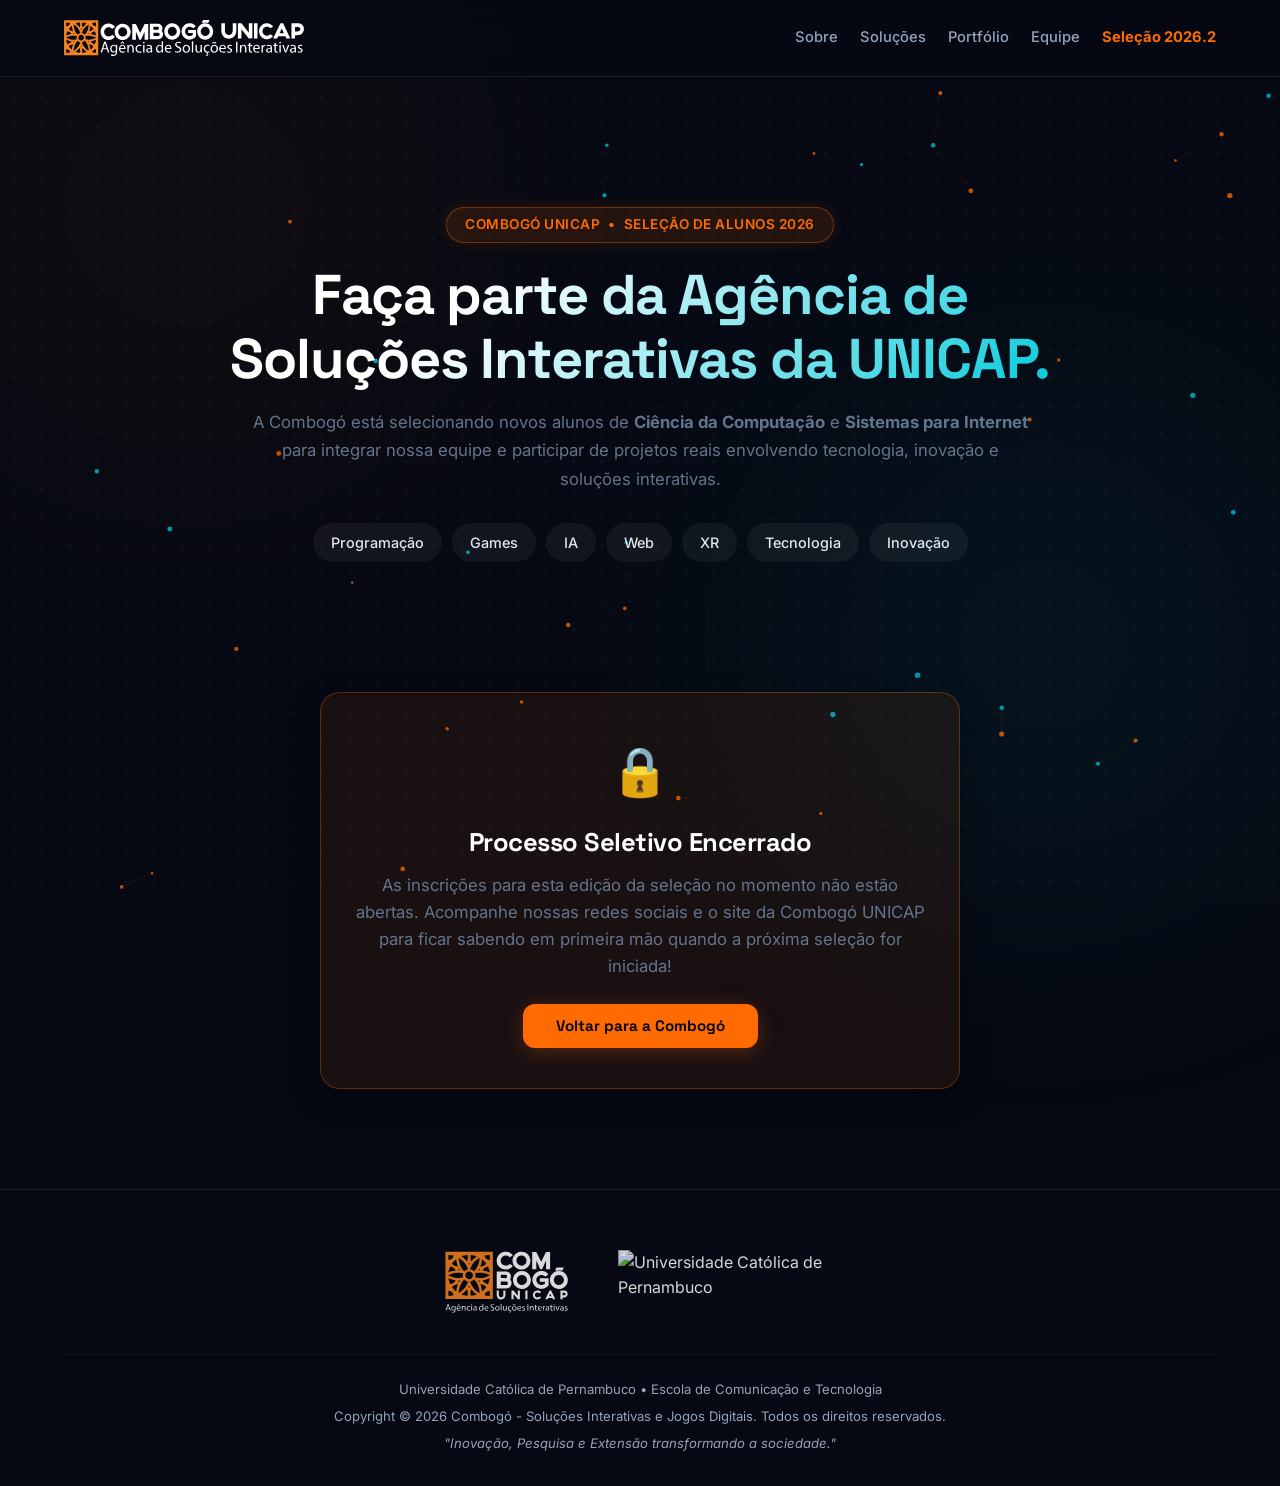
==== commit 3d6efe53: "Refresh branding and add particle canvas Updated the marketing pages with a new hero video, horizont" ====
--- a/selecao.html
+++ b/selecao.html
@@ -35,15 +35,14 @@
     <!-- BACKGROUND IMERSIVO (PONTOS E NÉVOA CYBER) -->
     <div class="ambient-bg"></div>
 
+    <!-- Interactive Particle Webs Canvas -->
+    <canvas id="neuro-canvas"></canvas>
+
     <!-- Header / Navbar -->
     <header>
         <div class="container nav-container">
-            <a href="index.html" class="logo">
-                <img src="assets/icons/combogo_icon.svg" alt="Ícone Combogó" class="logo-icon">
-                <div class="logo-text">
-                    <span class="logo-title">COMBOGÓ UNICAP</span>
-                    <span class="logo-sub">Agência de Soluções Interativas</span>
-                </div>
+            <a href="index.html" class="logo" aria-label="Combogó UNICAP - Início">
+                <img src="assets/logo/Combogo_horizontal.svg" alt="Combogó UNICAP" class="logo-horizontal">
             </a>
             <button class="menu-toggle" aria-label="Abrir Menu" id="mobile-menu-btn">☰</button>
             <nav class="nav-links" id="nav-menu">
@@ -155,11 +154,17 @@
     </main>
 
     <!-- Rodapé Padrão Combogó -->
-    <footer style="background: var(--bg-alt); padding: 50px 0; margin-top: 60px; border-top: 1px solid var(--border-color);">
-        <div class="container" style="text-align: center;">
-            <p style="color: var(--text-main); font-weight: 600; margin-bottom: 8px;">Universidade Católica de Pernambuco • Escola de Comunicação e Tecnologia</p>
-            <p style="color: var(--text-muted); font-size: 0.9rem; margin-bottom: 20px;">Copyright © 2026 Combogó - Agência de Soluções Interativas. Todos os direitos reservados.</p>
-            <p style="color: var(--secondary); font-style: italic; font-size: 0.9rem;">"Inovação, Pesquisa e Extensão transformando a sociedade."</p>
+    <footer>
+        <div class="container">
+            <div class="footer-brands">
+                <img src="assets/logo/Combogo_OG.svg" alt="Combogó UNICAP" class="footer-brand-img">
+                <img src="assets/logo/unicap.svg" alt="Universidade Católica de Pernambuco" class="footer-brand-img">
+            </div>
+            <div class="footer-bottom">
+                <p>Universidade Católica de Pernambuco • Escola de Comunicação e Tecnologia</p>
+                <p>Copyright © 2026 Combogó - Soluções Interativas e Jogos Digitais. Todos os direitos reservados.</p>
+                <p class="footer-quote">"Inovação, Pesquisa e Extensão transformando a sociedade."</p>
+            </div>
         </div>
     </footer>
 
@@ -169,5 +174,9 @@
     <script src="assets/js/form-state.js"></script>
     <script src="assets/js/form-service.js"></script>
     <script src="assets/js/selecao.js"></script>
+    <script type="module">
+        import { initParticleCanvas } from './assets/js/modules/canvas.js';
+        initParticleCanvas();
+    </script>
 </body>
 </html>
--- a/styles.css
+++ b/styles.css
@@ -84,11 +84,22 @@
     left: 0;
     width: 100vw;
     height: 100vh;
-    z-index: -1;
+    z-index: -2;
     pointer-events: none;
     background-color: var(--bg-dark);
     background-image: radial-gradient(rgba(255, 255, 255, 0.07) 1px, transparent 1px);
     background-size: 28px 28px;
+}
+
+#neuro-canvas {
+    position: fixed;
+    top: 0;
+    left: 0;
+    width: 100vw;
+    height: 100vh;
+    z-index: -1;
+    pointer-events: none;
+    opacity: 0.75;
 }
 
 .ambient-bg::before,
@@ -247,6 +258,19 @@
     gap: 12px;
 }
 
+.logo-horizontal {
+    height: 38px;
+    width: auto;
+    max-width: 240px;
+    object-fit: contain;
+    display: block;
+    transition: opacity var(--transition-fast);
+}
+
+.logo-horizontal:hover {
+    opacity: 0.9;
+}
+
 .logo-icon {
     width: 38px;
     height: 38px;
@@ -376,7 +400,44 @@
 
 /* Hero Section */
 #hero {
-    padding: 96px 0 80px 0;
+    position: relative;
+    padding: 104px 0 88px 0;
+    overflow: hidden;
+}
+
+.hero-video-wrapper {
+    position: absolute;
+    top: 0;
+    left: 0;
+    width: 100%;
+    height: 100%;
+    z-index: 0;
+    overflow: hidden;
+    pointer-events: none;
+}
+
+.hero-bg-video {
+    width: 100%;
+    height: 100%;
+    object-fit: cover;
+    object-position: center;
+    filter: brightness(0.65) saturate(1.15);
+    opacity: 0.42;
+}
+
+.hero-video-overlay {
+    position: absolute;
+    top: 0;
+    left: 0;
+    width: 100%;
+    height: 100%;
+    background: radial-gradient(circle at 30% 40%, rgba(6, 9, 19, 0.72) 0%, rgba(6, 9, 19, 0.94) 80%),
+                linear-gradient(180deg, rgba(6, 9, 19, 0.5) 0%, rgba(6, 9, 19, 0.98) 100%);
+}
+
+.hero-container {
+    position: relative;
+    z-index: 1;
 }
 
 .hero-grid {
@@ -403,13 +464,15 @@
     font-size: clamp(2.4rem, 4.5vw, 3.4rem);
     margin-bottom: 20px;
     line-height: 1.15;
+    text-shadow: 0 3px 16px rgba(0, 0, 0, 0.95), 0 1px 4px rgba(0, 0, 0, 0.85);
 }
 
 #hero p {
     font-size: 1.15rem;
-    color: var(--text-secondary);
+    color: #E2E8F0;
     margin-bottom: 32px;
     max-width: 600px;
+    text-shadow: 0 2px 10px rgba(0, 0, 0, 0.95), 0 1px 3px rgba(0, 0, 0, 0.85);
 }
 
 .hero-ctas {
@@ -1133,23 +1196,41 @@
     background: var(--bg-dark);
 }
 
+.partner-heading,
+.info-heading,
+.pillar-title {
+    display: flex;
+    align-items: center;
+    gap: 10px;
+}
+
+.partner-svg-icon,
+.info-svg-icon,
+.pillar-svg-icon {
+    flex-shrink: 0;
+    color: var(--primary);
+}
+
 .footer-brands {
     display: flex;
     align-items: center;
     justify-content: center;
     flex-wrap: wrap;
-    gap: 36px;
-    margin-bottom: 36px;
+    gap: 48px;
+    margin-bottom: 40px;
 }
 
 .footer-brand-img {
-    height: 42px;
-    opacity: 0.75;
-    transition: opacity var(--transition-fast);
+    height: 64px;
+    max-width: 220px;
+    object-fit: contain;
+    opacity: 0.85;
+    transition: opacity var(--transition-fast), transform var(--transition-fast);
 }
 
 .footer-brand-img:hover {
     opacity: 1;
+    transform: scale(1.04);
 }
 
 .footer-links {
